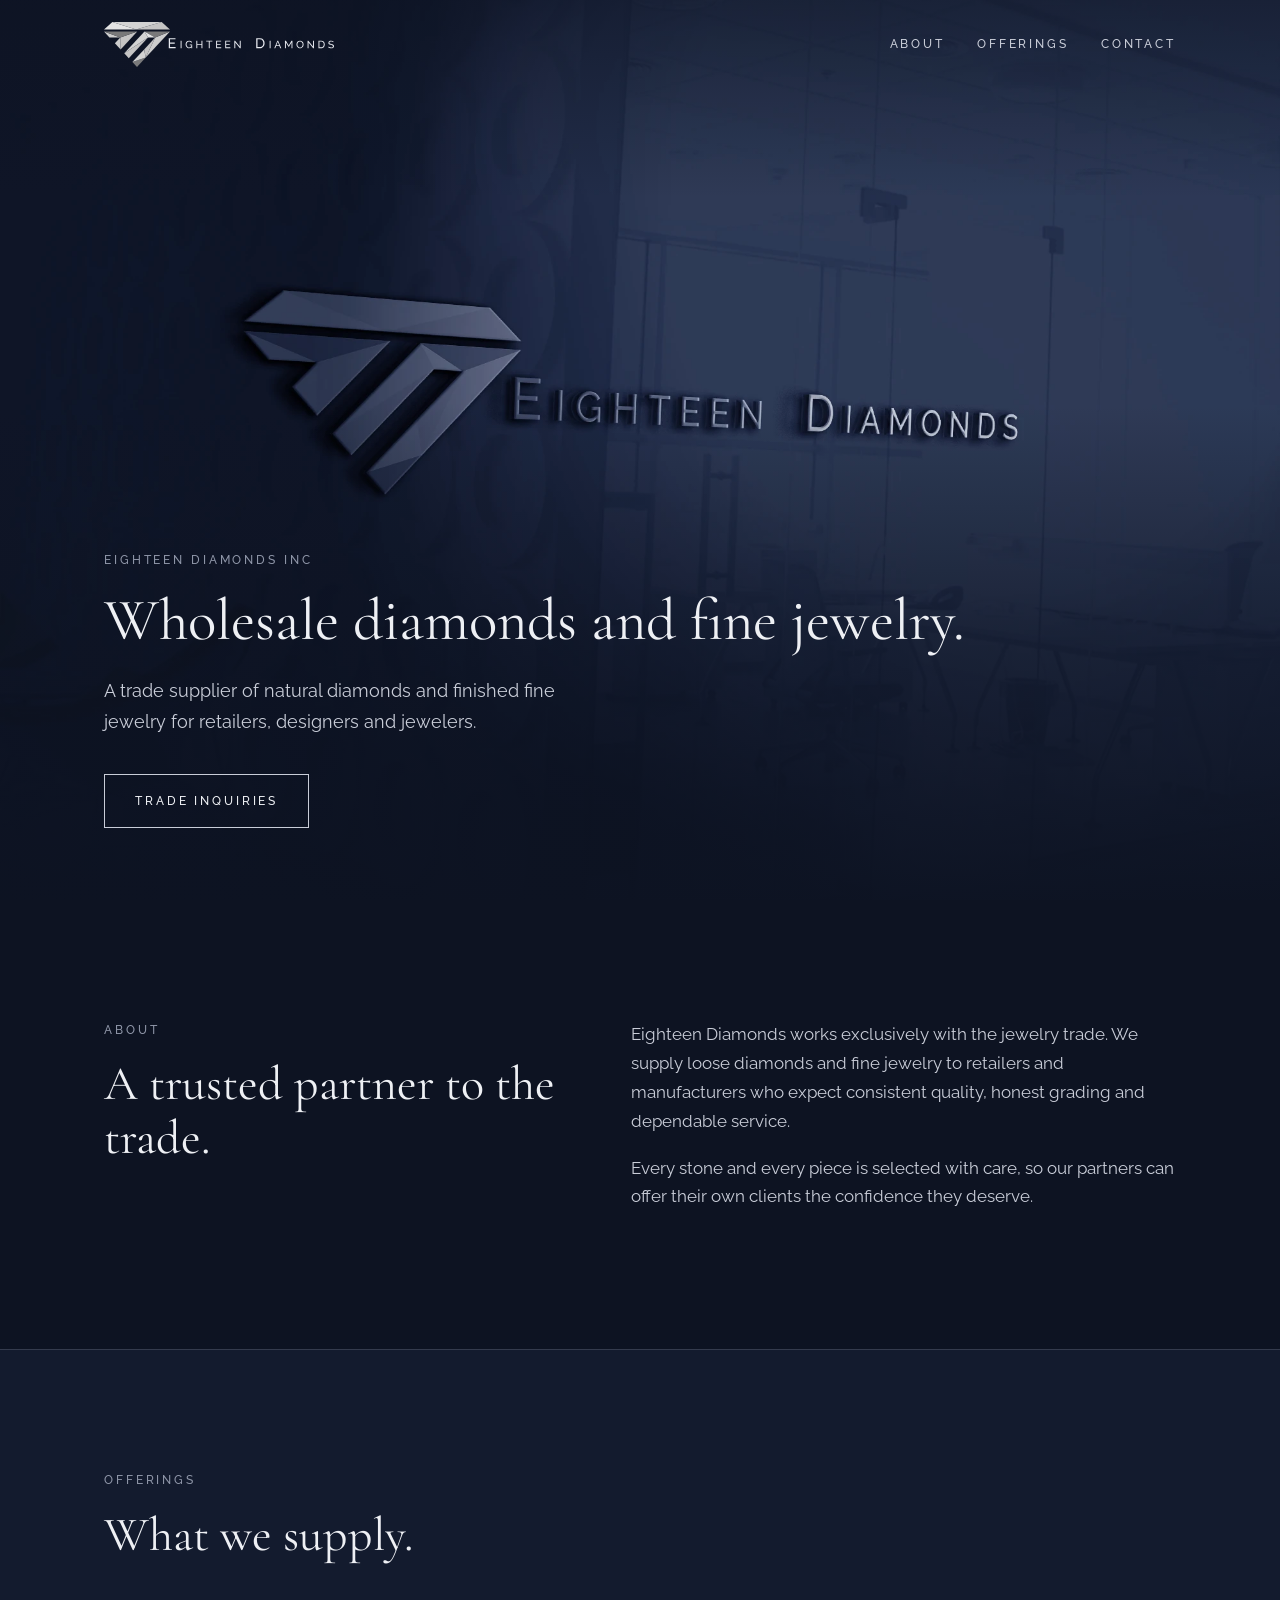
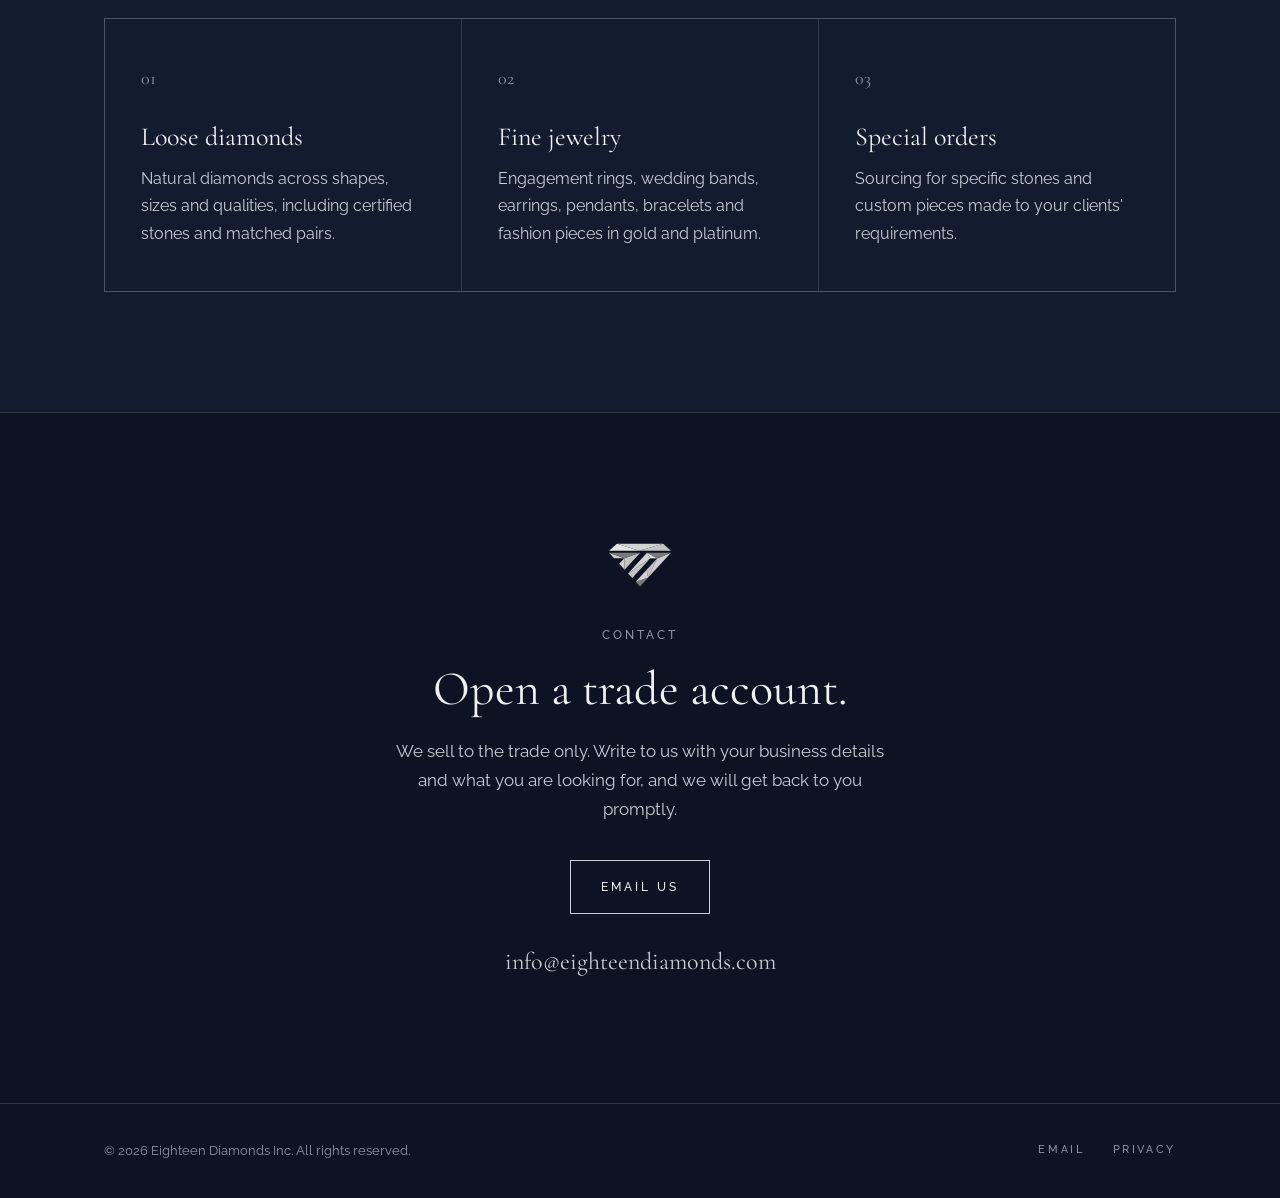
==== index.html @ 766d7722 "Landing page and privacy page" ====
<!doctype html>
<html lang="en">
  <head>
    <meta charset="utf-8" />
    <meta name="viewport" content="width=device-width, initial-scale=1" />
    <title>Eighteen Diamonds Inc - Wholesale Diamonds and Fine Jewelry</title>
    <meta
      name="description"
      content="Eighteen Diamonds Inc is a wholesale supplier of diamonds and fine jewelry to the trade."
    />
    <meta property="og:title" content="Eighteen Diamonds Inc" />
    <meta property="og:description" content="Wholesale diamonds and fine jewelry for the trade." />
    <meta property="og:image" content="https://eighteendiamonds.com/assets/hero.webp" />
    <meta property="og:url" content="https://eighteendiamonds.com/" />
    <meta name="theme-color" content="#0d1322" />
    <link rel="icon" href="/assets/mark.svg" type="image/svg+xml" />
    <link rel="preconnect" href="https://fonts.googleapis.com" />
    <link rel="preconnect" href="https://fonts.gstatic.com" crossorigin />
    <link
      href="https://fonts.googleapis.com/css2?family=Cormorant+Garamond:wght@400;500&family=Raleway:wght@400;500&display=swap"
      rel="stylesheet"
    />
    <link rel="stylesheet" href="/assets/styles.css" />
  </head>
  <body>
    <header class="site-header">
      <div class="wrap">
        <a class="brand" href="/" aria-label="Eighteen Diamonds home">
          <img src="/assets/logo-light.svg" alt="Eighteen Diamonds" width="230" height="45" />
        </a>
        <nav class="nav" aria-label="Main">
          <a href="#about">About</a>
          <a href="#offerings">Offerings</a>
          <a href="#contact">Contact</a>
        </nav>
      </div>
    </header>

    <main>
      <section class="hero">
        <div class="wrap">
          <span class="eyebrow">Eighteen Diamonds Inc</span>
          <h1>Wholesale diamonds and fine jewelry.</h1>
          <p class="lede">
            A trade supplier of natural diamonds and finished fine jewelry for retailers,
            designers and jewelers.
          </p>
          <a class="btn" href="mailto:info@eighteendiamonds.com">Trade inquiries</a>
        </div>
      </section>

      <section class="section" id="about">
        <div class="wrap split">
          <div>
            <span class="eyebrow">About</span>
            <h2>A trusted partner to the trade.</h2>
          </div>
          <div>
            <p>
              Eighteen Diamonds works exclusively with the jewelry trade. We supply loose
              diamonds and fine jewelry to retailers and manufacturers who expect consistent
              quality, honest grading and dependable service.
            </p>
            <p>
              Every stone and every piece is selected with care, so our partners can offer
              their own clients the confidence they deserve.
            </p>
          </div>
        </div>
      </section>

      <section class="section alt" id="offerings">
        <div class="wrap">
          <span class="eyebrow">Offerings</span>
          <h2>What we supply.</h2>
          <div class="grid">
            <article class="card">
              <span class="num">01</span>
              <h3>Loose diamonds</h3>
              <p>
                Natural diamonds across shapes, sizes and qualities, including certified
                stones and matched pairs.
              </p>
            </article>
            <article class="card">
              <span class="num">02</span>
              <h3>Fine jewelry</h3>
              <p>
                Engagement rings, wedding bands, earrings, pendants, bracelets and fashion
                pieces in gold and platinum.
              </p>
            </article>
            <article class="card">
              <span class="num">03</span>
              <h3>Special orders</h3>
              <p>
                Sourcing for specific stones and custom pieces made to your clients'
                requirements.
              </p>
            </article>
          </div>
        </div>
      </section>

      <section class="section contact" id="contact">
        <div class="wrap">
          <img class="mark" src="/assets/mark.svg" alt="" width="64" height="64" />
          <span class="eyebrow">Contact</span>
          <h2>Open a trade account.</h2>
          <p>
            We sell to the trade only. Write to us with your business details and what you are
            looking for, and we will get back to you promptly.
          </p>
          <a class="btn" href="mailto:info@eighteendiamonds.com">Email us</a>
          <a class="email" href="mailto:info@eighteendiamonds.com">info@eighteendiamonds.com</a>
        </div>
      </section>
    </main>

    <footer class="site-footer">
      <div class="wrap">
        <span>&copy; <span id="year">2026</span> Eighteen Diamonds Inc. All rights reserved.</span>
        <nav class="footer-links" aria-label="Footer">
          <a href="mailto:info@eighteendiamonds.com">Email</a>
          <a href="/privacy">Privacy</a>
        </nav>
      </div>
    </footer>
    <script>
      document.getElementById("year").textContent = new Date().getFullYear();
    </script>
  </body>
</html>
---- assets/styles.css ----
:root {
  --navy-950: #0d1322;
  --navy-900: #131b2e;
  --navy-800: #1b2540;
  --navy-700: #26324f;
  --silver-100: #eef0f4;
  --silver-300: #c9cdd8;
  --silver-500: #8f96a8;
  --line: rgba(201, 205, 216, 0.18);
  --serif: "Cormorant Garamond", Georgia, "Times New Roman", serif;
  --sans: "Raleway", "Helvetica Neue", Arial, sans-serif;
  --wrap: 1120px;
}

*,
*::before,
*::after {
  box-sizing: border-box;
}

html {
  scroll-behavior: smooth;
}

body {
  margin: 0;
  background: var(--navy-950);
  color: var(--silver-300);
  font-family: var(--sans);
  font-size: 17px;
  line-height: 1.7;
  -webkit-font-smoothing: antialiased;
}

img {
  max-width: 100%;
  display: block;
}

a {
  color: var(--silver-100);
}

.wrap {
  width: 100%;
  max-width: var(--wrap);
  margin: 0 auto;
  padding: 0 24px;
}

/* Header */
.site-header {
  position: absolute;
  inset: 0 0 auto 0;
  z-index: 10;
}

.site-header.solid {
  position: static;
  background: var(--navy-900);
  border-bottom: 1px solid var(--line);
}

.site-header .wrap {
  display: flex;
  align-items: center;
  justify-content: space-between;
  gap: 24px;
  padding-top: 22px;
  padding-bottom: 22px;
}

.brand img {
  width: 230px;
  height: auto;
}

.nav {
  display: flex;
  gap: 32px;
}

.nav a,
.eyebrow,
.btn,
.footer-links a {
  font-family: var(--sans);
  font-size: 12px;
  font-weight: 500;
  letter-spacing: 0.24em;
  text-transform: uppercase;
  text-decoration: none;
}

.nav a {
  color: var(--silver-300);
  transition: color 0.2s;
}

.nav a:hover {
  color: #fff;
}

/* Hero */
.hero {
  position: relative;
  min-height: 100vh;
  min-height: max(100svh, 60vw);
  display: flex;
  align-items: flex-end;
  background: var(--navy-900) url("hero.webp") 50% 85% / cover no-repeat;
  overflow: hidden;
}

.hero::after {
  content: "";
  position: absolute;
  inset: 0;
  background:
    linear-gradient(180deg, rgba(13, 19, 34, 0.55) 0%, rgba(13, 19, 34, 0) 22%),
    linear-gradient(0deg, rgba(13, 19, 34, 0.96) 0%, rgba(13, 19, 34, 0.55) 30%, rgba(13, 19, 34, 0) 55%);
}

.hero .wrap {
  position: relative;
  z-index: 1;
  padding-bottom: 8vh;
}

.hero h1 {
  font-size: clamp(34px, 4.6vw, 60px);
  max-width: none;
}

.eyebrow {
  display: block;
  color: var(--silver-500);
  margin-bottom: 18px;
}

h1,
h2,
h3 {
  font-family: var(--serif);
  font-weight: 400;
  color: var(--silver-100);
  line-height: 1.12;
  margin: 0;
}

h1 {
  font-size: clamp(40px, 6vw, 72px);
  max-width: 14ch;
}

h2 {
  font-size: clamp(32px, 4vw, 48px);
}

h3 {
  font-size: 26px;
}

.lede {
  max-width: 46ch;
  margin: 22px 0 36px;
  font-size: 18px;
}

.btn {
  display: inline-block;
  padding: 16px 30px;
  border: 1px solid var(--silver-300);
  color: var(--silver-100);
  transition: background 0.2s, color 0.2s;
}

.btn:hover {
  background: var(--silver-100);
  color: var(--navy-950);
}

/* Sections */
.section {
  padding: 120px 0;
}

.section.alt {
  background: var(--navy-900);
  border-top: 1px solid var(--line);
  border-bottom: 1px solid var(--line);
}

.split {
  display: grid;
  grid-template-columns: 1fr 1.2fr;
  gap: 72px;
  align-items: start;
}

.split p {
  margin: 0 0 18px;
}

.grid {
  display: grid;
  grid-template-columns: repeat(3, 1fr);
  gap: 1px;
  margin-top: 56px;
  background: var(--line);
  border: 1px solid var(--line);
}

.card {
  background: var(--navy-900);
  padding: 44px 36px;
}

.card .num {
  display: block;
  font-family: var(--serif);
  font-size: 18px;
  color: var(--silver-500);
  margin-bottom: 28px;
}

.card p {
  margin: 14px 0 0;
  font-size: 16px;
}

.contact {
  text-align: center;
}

.contact .mark {
  width: 64px;
  margin: 0 auto 28px;
}

.contact p {
  max-width: 52ch;
  margin: 20px auto 36px;
}

.contact .email {
  display: block;
  margin-top: 28px;
  font-family: var(--serif);
  font-size: 24px;
  text-decoration: none;
  color: var(--silver-300);
}

.contact .email:hover {
  color: #fff;
}

/* Footer */
.site-footer {
  border-top: 1px solid var(--line);
  padding: 36px 0;
  font-size: 13px;
  color: var(--silver-500);
}

.site-footer .wrap {
  display: flex;
  flex-wrap: wrap;
  justify-content: space-between;
  align-items: center;
  gap: 16px;
}

.footer-links {
  display: flex;
  gap: 28px;
}

.footer-links a {
  color: var(--silver-500);
  font-size: 11px;
}

.footer-links a:hover {
  color: var(--silver-100);
}

/* Legal page */
.legal {
  padding: 96px 0 120px;
}

.legal .wrap {
  max-width: 760px;
}

.legal h1 {
  font-size: clamp(36px, 5vw, 56px);
  max-width: none;
  margin-bottom: 40px;
}

.legal p {
  margin: 0 0 20px;
}

/* Responsive */
@media (max-aspect-ratio: 5/4) {
  /* Portrait screens: show the full wall sign at the top, copy below it */
  .hero {
    background-size: 160% auto;
    background-position: 50% 40px;
  }

  .hero::after {
    background: linear-gradient(
      180deg,
      rgba(13, 19, 34, 0.5) 0,
      rgba(13, 19, 34, 0) 90px,
      rgba(13, 19, 34, 0) calc(40px + 60vw),
      var(--navy-950) calc(40px + 100vw)
    );
  }

  .hero .wrap {
    padding-bottom: 56px;
  }
}

@media (max-width: 860px) {
  .split,
  .grid {
    grid-template-columns: 1fr;
  }

  .split {
    gap: 28px;
  }

  .section {
    padding: 84px 0;
  }
}

@media (max-width: 640px) {
  body {
    font-size: 16px;
  }

  .wrap {
    padding: 0 16px;
  }

  .nav {
    display: none;
  }

  .brand img {
    width: 190px;
  }

  .card {
    padding: 36px 24px;
  }
}
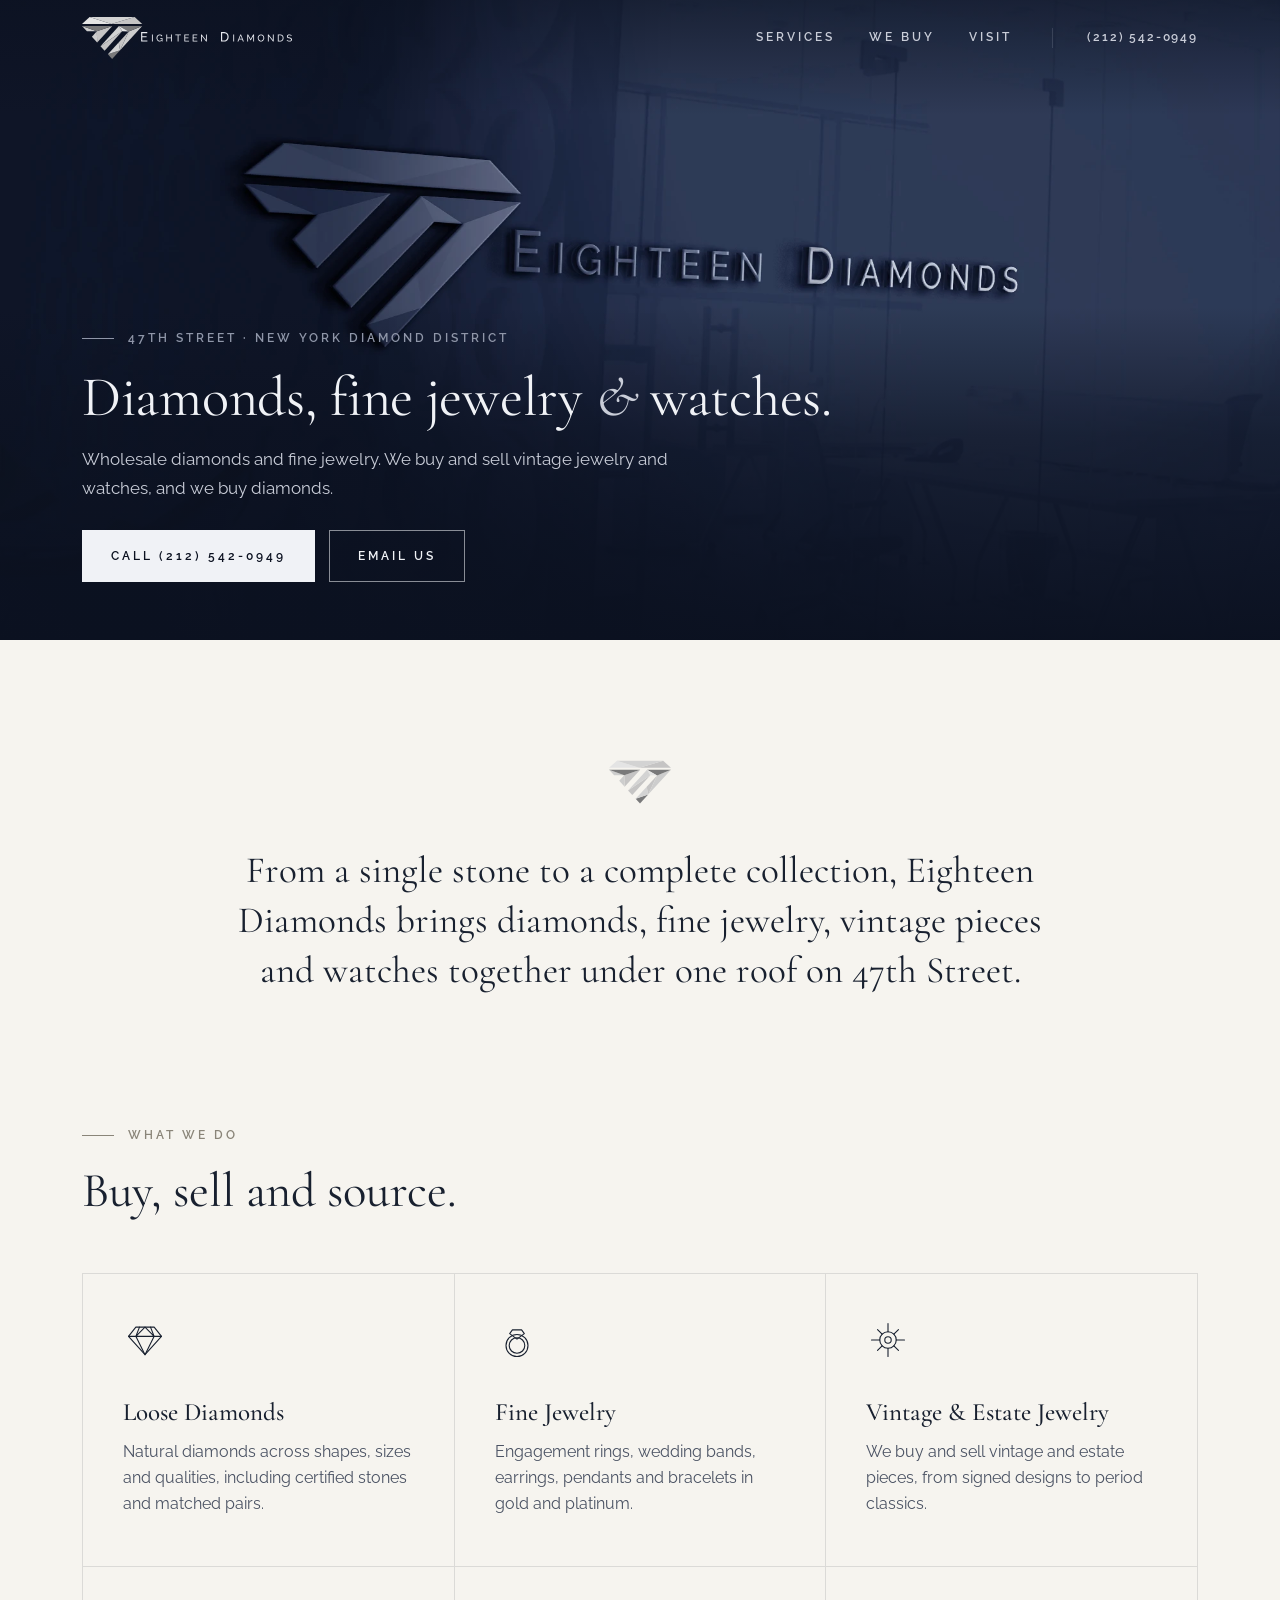
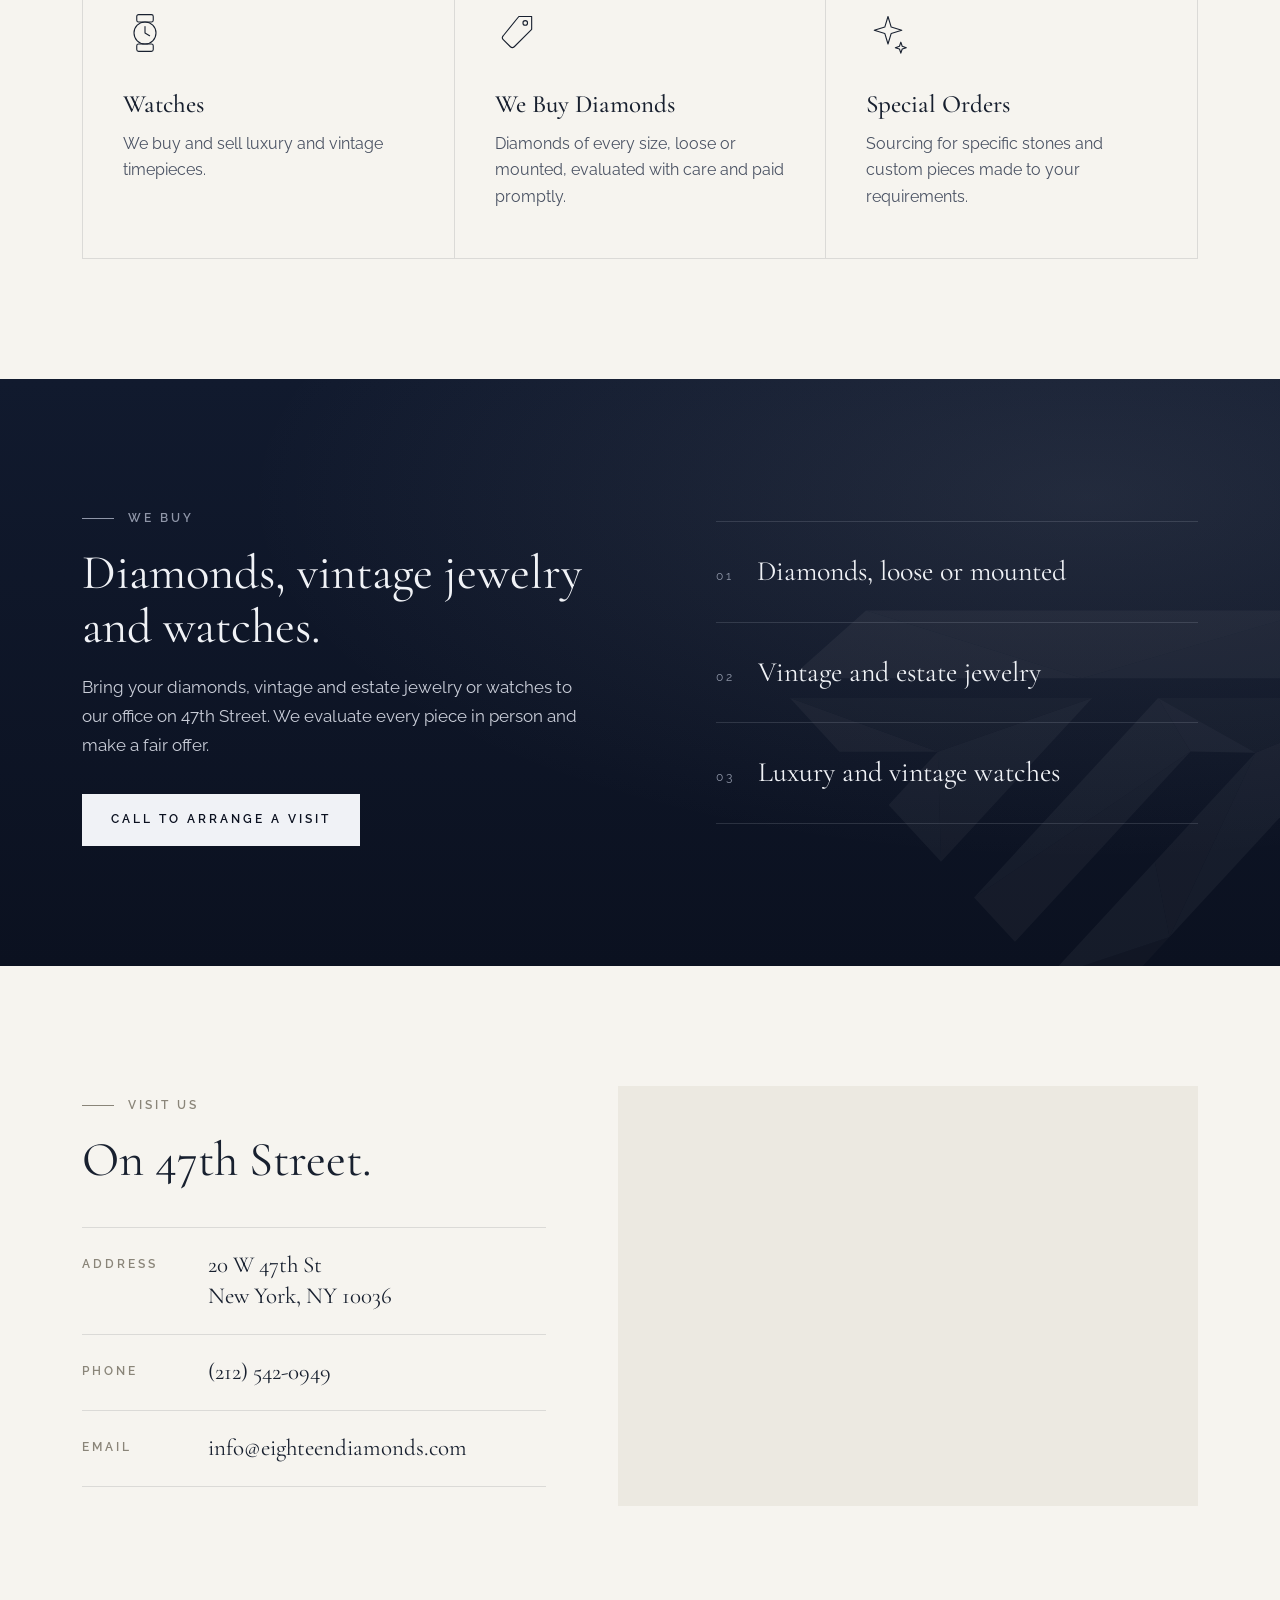
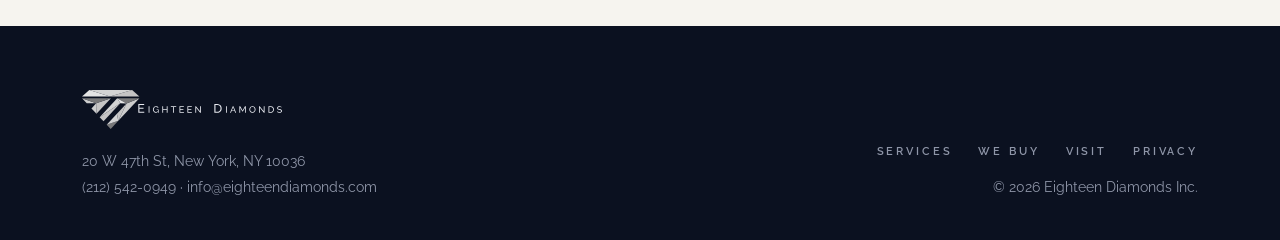
==== commit 8be455e5: "Redesign landing page: new services, address, phone and map" ====
--- a/index.html
+++ b/index.html
@@ -3,131 +3,246 @@
   <head>
     <meta charset="utf-8" />
     <meta name="viewport" content="width=device-width, initial-scale=1" />
-    <title>Eighteen Diamonds Inc - Wholesale Diamonds and Fine Jewelry</title>
+    <title>Eighteen Diamonds Inc - Diamonds, Fine Jewelry and Watches - 47th Street, New York</title>
     <meta
       name="description"
-      content="Eighteen Diamonds Inc is a wholesale supplier of diamonds and fine jewelry to the trade."
+      content="Eighteen Diamonds Inc, 20 W 47th St, New York. Wholesale diamonds and fine jewelry. We buy and sell vintage jewelry and watches, and we buy diamonds. Call (212) 542-0949."
     />
     <meta property="og:title" content="Eighteen Diamonds Inc" />
-    <meta property="og:description" content="Wholesale diamonds and fine jewelry for the trade." />
-    <meta property="og:image" content="https://eighteendiamonds.com/assets/hero.webp" />
-    <meta property="og:url" content="https://eighteendiamonds.com/" />
-    <meta name="theme-color" content="#0d1322" />
+    <meta
+      property="og:description"
+      content="Diamonds, fine jewelry, vintage jewelry and watches on 47th Street, New York."
+    />
+    <meta property="og:image" content="https://www.eighteendiamonds.com/assets/hero.webp" />
+    <meta property="og:url" content="https://www.eighteendiamonds.com/" />
+    <meta name="theme-color" content="#0b1120" />
     <link rel="icon" href="/assets/mark.svg" type="image/svg+xml" />
     <link rel="preconnect" href="https://fonts.googleapis.com" />
     <link rel="preconnect" href="https://fonts.gstatic.com" crossorigin />
     <link
-      href="https://fonts.googleapis.com/css2?family=Cormorant+Garamond:wght@400;500&family=Raleway:wght@400;500&display=swap"
+      href="https://fonts.googleapis.com/css2?family=Cormorant+Garamond:ital,wght@0,400;0,500;1,400&family=Raleway:wght@400;500;600&display=swap"
       rel="stylesheet"
     />
     <link rel="stylesheet" href="/assets/styles.css" />
+    <script>
+      document.documentElement.classList.add("js");
+    </script>
+    <script type="application/ld+json">
+      {
+        "@context": "https://schema.org",
+        "@type": "JewelryStore",
+        "name": "Eighteen Diamonds Inc",
+        "url": "https://www.eighteendiamonds.com/",
+        "logo": "https://www.eighteendiamonds.com/assets/logo.svg",
+        "image": "https://www.eighteendiamonds.com/assets/hero.webp",
+        "email": "info@eighteendiamonds.com",
+        "telephone": "+1-212-542-0949",
+        "address": {
+          "@type": "PostalAddress",
+          "streetAddress": "20 W 47th St",
+          "addressLocality": "New York",
+          "addressRegion": "NY",
+          "postalCode": "10036",
+          "addressCountry": "US"
+        }
+      }
+    </script>
   </head>
   <body>
-    <header class="site-header">
+    <header class="site-header" id="top">
       <div class="wrap">
         <a class="brand" href="/" aria-label="Eighteen Diamonds home">
           <img src="/assets/logo-light.svg" alt="Eighteen Diamonds" width="230" height="45" />
         </a>
         <nav class="nav" aria-label="Main">
-          <a href="#about">About</a>
-          <a href="#offerings">Offerings</a>
-          <a href="#contact">Contact</a>
+          <a href="#services">Services</a>
+          <a href="#we-buy">We Buy</a>
+          <a href="#visit">Visit</a>
         </nav>
+        <a class="header-phone" href="tel:+12125420949">(212) 542-0949</a>
       </div>
     </header>
 
     <main>
       <section class="hero">
         <div class="wrap">
-          <span class="eyebrow">Eighteen Diamonds Inc</span>
-          <h1>Wholesale diamonds and fine jewelry.</h1>
+          <span class="eyebrow">47th Street &middot; New York Diamond District</span>
+          <h1>Diamonds, fine jewelry <em>&amp;</em> watches.</h1>
           <p class="lede">
-            A trade supplier of natural diamonds and finished fine jewelry for retailers,
-            designers and jewelers.
+            Wholesale diamonds and fine jewelry. We buy and sell vintage jewelry and watches, and
+            we buy diamonds.
           </p>
-          <a class="btn" href="mailto:info@eighteendiamonds.com">Trade inquiries</a>
-        </div>
-      </section>
-
-      <section class="section" id="about">
-        <div class="wrap split">
-          <div>
-            <span class="eyebrow">About</span>
-            <h2>A trusted partner to the trade.</h2>
-          </div>
-          <div>
+          <div class="actions">
+            <a class="btn btn-solid" href="tel:+12125420949">Call (212) 542-0949</a>
+            <a class="btn" href="mailto:info@eighteendiamonds.com">Email us</a>
+          </div>
+        </div>
+      </section>
+
+      <section class="intro light">
+        <div class="wrap narrow">
+          <img class="intro-mark" src="/assets/mark.svg" alt="" width="72" height="50" />
+          <p class="statement reveal">
+            From a single stone to a complete collection, Eighteen Diamonds brings diamonds,
+            fine jewelry, vintage pieces and watches together under one roof on 47th Street.
+          </p>
+        </div>
+      </section>
+
+      <section class="section light services" id="services">
+        <div class="wrap">
+          <div class="section-head reveal">
+            <span class="eyebrow">What we do</span>
+            <h2>Buy, sell and source.</h2>
+          </div>
+          <div class="grid">
+            <article class="card reveal">
+              <svg class="icon" viewBox="0 0 48 48" aria-hidden="true">
+                <path d="M14 10h20l8 10-18 20L6 20z" />
+                <path d="M6 20h36M18 10l-4 10 10 20 10-20-4-10M14 20l10-10 10 10" />
+              </svg>
+              <h3>Loose Diamonds</h3>
+              <p>
+                Natural diamonds across shapes, sizes and qualities, including certified stones
+                and matched pairs.
+              </p>
+            </article>
+            <article class="card reveal">
+              <svg class="icon" viewBox="0 0 48 48" aria-hidden="true">
+                <circle cx="24" cy="30" r="12" />
+                <circle cx="24" cy="30" r="8.5" />
+                <path d="M19 13h10l3 4-8 6-8-6z" />
+              </svg>
+              <h3>Fine Jewelry</h3>
+              <p>
+                Engagement rings, wedding bands, earrings, pendants and bracelets in gold and
+                platinum.
+              </p>
+            </article>
+            <article class="card reveal">
+              <svg class="icon" viewBox="0 0 48 48" aria-hidden="true">
+                <circle cx="24" cy="24" r="9" />
+                <path d="M24 15V6M24 33v9M15 24H6M33 24h9M17.6 17.6l-5-5M30.4 30.4l5 5M17.6 30.4l-5 5M30.4 17.6l5-5" />
+                <circle cx="24" cy="24" r="3.5" />
+              </svg>
+              <h3>Vintage &amp; Estate Jewelry</h3>
+              <p>
+                We buy and sell vintage and estate pieces, from signed designs to period
+                classics.
+              </p>
+            </article>
+            <article class="card reveal">
+              <svg class="icon" viewBox="0 0 48 48" aria-hidden="true">
+                <rect x="15" y="4" width="18" height="8" rx="2" />
+                <rect x="15" y="36" width="18" height="8" rx="2" />
+                <circle cx="24" cy="24" r="12" />
+                <path d="M24 17v7l5 3" />
+              </svg>
+              <h3>Watches</h3>
+              <p>We buy and sell luxury and vintage timepieces.</p>
+            </article>
+            <article class="card reveal">
+              <svg class="icon" viewBox="0 0 48 48" aria-hidden="true">
+                <path d="M26 6h14v14L21 39a3 3 0 0 1-4.2 0L9 31.2a3 3 0 0 1 0-4.2z" />
+                <circle cx="33" cy="13" r="2.5" />
+              </svg>
+              <h3>We Buy Diamonds</h3>
+              <p>Diamonds of every size, loose or mounted, evaluated with care and paid promptly.</p>
+            </article>
+            <article class="card reveal">
+              <svg class="icon" viewBox="0 0 48 48" aria-hidden="true">
+                <path d="M24 6l3.5 11.5L39 21l-11.5 3.5L24 36l-3.5-11.5L9 21l11.5-3.5z" />
+                <path d="M38 34l1.5 4.5L44 40l-4.5 1.5L38 46l-1.5-4.5L32 40l4.5-1.5z" />
+              </svg>
+              <h3>Special Orders</h3>
+              <p>Sourcing for specific stones and custom pieces made to your requirements.</p>
+            </article>
+          </div>
+        </div>
+      </section>
+
+      <section class="section buy" id="we-buy">
+        <div class="wrap buy-inner">
+          <div class="reveal">
+            <span class="eyebrow">We buy</span>
+            <h2>Diamonds, vintage jewelry and watches.</h2>
             <p>
-              Eighteen Diamonds works exclusively with the jewelry trade. We supply loose
-              diamonds and fine jewelry to retailers and manufacturers who expect consistent
-              quality, honest grading and dependable service.
+              Bring your diamonds, vintage and estate jewelry or watches to our office on 47th
+              Street. We evaluate every piece in person and make a fair offer.
             </p>
-            <p>
-              Every stone and every piece is selected with care, so our partners can offer
-              their own clients the confidence they deserve.
-            </p>
-          </div>
-        </div>
-      </section>
-
-      <section class="section alt" id="offerings">
-        <div class="wrap">
-          <span class="eyebrow">Offerings</span>
-          <h2>What we supply.</h2>
-          <div class="grid">
-            <article class="card">
-              <span class="num">01</span>
-              <h3>Loose diamonds</h3>
-              <p>
-                Natural diamonds across shapes, sizes and qualities, including certified
-                stones and matched pairs.
-              </p>
-            </article>
-            <article class="card">
-              <span class="num">02</span>
-              <h3>Fine jewelry</h3>
-              <p>
-                Engagement rings, wedding bands, earrings, pendants, bracelets and fashion
-                pieces in gold and platinum.
-              </p>
-            </article>
-            <article class="card">
-              <span class="num">03</span>
-              <h3>Special orders</h3>
-              <p>
-                Sourcing for specific stones and custom pieces made to your clients'
-                requirements.
-              </p>
-            </article>
-          </div>
-        </div>
-      </section>
-
-      <section class="section contact" id="contact">
-        <div class="wrap">
-          <img class="mark" src="/assets/mark.svg" alt="" width="64" height="64" />
-          <span class="eyebrow">Contact</span>
-          <h2>Open a trade account.</h2>
-          <p>
-            We sell to the trade only. Write to us with your business details and what you are
-            looking for, and we will get back to you promptly.
+            <div class="actions">
+              <a class="btn btn-solid" href="tel:+12125420949">Call to arrange a visit</a>
+            </div>
+          </div>
+          <ul class="buy-list reveal">
+            <li><span>01</span>Diamonds, loose or mounted</li>
+            <li><span>02</span>Vintage and estate jewelry</li>
+            <li><span>03</span>Luxury and vintage watches</li>
+          </ul>
+        </div>
+      </section>
+
+      <section class="section light visit" id="visit">
+        <div class="wrap visit-inner">
+          <div class="visit-info reveal">
+            <span class="eyebrow">Visit us</span>
+            <h2>On 47th Street.</h2>
+            <dl class="details">
+              <div>
+                <dt>Address</dt>
+                <dd>
+                  <a
+                    href="https://www.google.com/maps/search/?api=1&query=20+W+47th+St+New+York+NY+10036"
+                    target="_blank"
+                    rel="noopener"
+                    >20 W 47th St<br />New York, NY 10036</a
+                  >
+                </dd>
+              </div>
+              <div>
+                <dt>Phone</dt>
+                <dd><a href="tel:+12125420949">(212) 542-0949</a></dd>
+              </div>
+              <div>
+                <dt>Email</dt>
+                <dd><a href="mailto:info@eighteendiamonds.com">info@eighteendiamonds.com</a></dd>
+              </div>
+            </dl>
+          </div>
+          <div class="map reveal">
+            <iframe
+              title="Map of 20 W 47th St, New York"
+              src="https://www.google.com/maps?q=20+W+47th+St,+New+York,+NY+10036&z=16&output=embed"
+              loading="lazy"
+              referrerpolicy="no-referrer-when-downgrade"
+            ></iframe>
+          </div>
+        </div>
+      </section>
+    </main>
+
+    <footer class="site-footer">
+      <div class="wrap footer-inner">
+        <div>
+          <img src="/assets/logo-light.svg" alt="Eighteen Diamonds" width="200" height="39" />
+          <p class="footer-address">
+            20 W 47th St, New York, NY 10036<br />
+            <a href="tel:+12125420949">(212) 542-0949</a> &middot;
+            <a href="mailto:info@eighteendiamonds.com">info@eighteendiamonds.com</a>
           </p>
-          <a class="btn" href="mailto:info@eighteendiamonds.com">Email us</a>
-          <a class="email" href="mailto:info@eighteendiamonds.com">info@eighteendiamonds.com</a>
-        </div>
-      </section>
-    </main>
-
-    <footer class="site-footer">
-      <div class="wrap">
-        <span>&copy; <span id="year">2026</span> Eighteen Diamonds Inc. All rights reserved.</span>
-        <nav class="footer-links" aria-label="Footer">
-          <a href="mailto:info@eighteendiamonds.com">Email</a>
-          <a href="/privacy">Privacy</a>
-        </nav>
+        </div>
+        <div class="footer-meta">
+          <nav class="footer-links" aria-label="Footer">
+            <a href="#services">Services</a>
+            <a href="#we-buy">We Buy</a>
+            <a href="#visit">Visit</a>
+            <a href="/privacy">Privacy</a>
+          </nav>
+          <span>&copy; <span id="year">2026</span> Eighteen Diamonds Inc.</span>
+        </div>
       </div>
     </footer>
-    <script>
-      document.getElementById("year").textContent = new Date().getFullYear();
-    </script>
+
+    <script src="/assets/site.js" defer></script>
   </body>
 </html>
--- a/assets/styles.css
+++ b/assets/styles.css
@@ -1,15 +1,20 @@
 :root {
-  --navy-950: #0d1322;
-  --navy-900: #131b2e;
-  --navy-800: #1b2540;
-  --navy-700: #26324f;
-  --silver-100: #eef0f4;
+  --navy-950: #0b1120;
+  --navy-900: #111a2e;
+  --navy-800: #19243d;
+  --ivory: #f6f4ef;
+  --ivory-2: #ece9e1;
+  --ink: #18202f;
+  --ink-soft: #4a5263;
+  --silver-100: #f0f2f6;
   --silver-300: #c9cdd8;
   --silver-500: #8f96a8;
-  --line: rgba(201, 205, 216, 0.18);
+  --line-dark: rgba(201, 205, 216, 0.16);
+  --line-light: rgba(24, 32, 47, 0.12);
   --serif: "Cormorant Garamond", Georgia, "Times New Roman", serif;
   --sans: "Raleway", "Helvetica Neue", Arial, sans-serif;
-  --wrap: 1120px;
+  --wrap: 1180px;
+  --ease: cubic-bezier(0.22, 0.61, 0.36, 1);
 }
 
 *,
@@ -20,6 +25,7 @@
 
 html {
   scroll-behavior: smooth;
+  scroll-padding-top: 76px;
 }
 
 body {
@@ -38,77 +44,181 @@
 }
 
 a {
-  color: var(--silver-100);
+  color: inherit;
 }
 
 .wrap {
   width: 100%;
   max-width: var(--wrap);
   margin: 0 auto;
-  padding: 0 24px;
+  padding: 0 32px;
+}
+
+.wrap.narrow {
+  max-width: 900px;
+}
+
+/* Type */
+h1,
+h2,
+h3 {
+  font-family: var(--serif);
+  font-weight: 400;
+  line-height: 1.1;
+  margin: 0;
+  color: var(--silver-100);
+}
+
+h1 {
+  font-size: clamp(36px, 4.4vw, 62px);
+  letter-spacing: -0.005em;
+}
+
+h1 em,
+h2 em {
+  font-style: italic;
+  color: var(--silver-300);
+}
+
+h2 {
+  font-size: clamp(34px, 3.8vw, 52px);
+}
+
+h3 {
+  font-size: 25px;
+  font-weight: 500;
+}
+
+.eyebrow,
+.nav a,
+.header-phone,
+.btn,
+.details dt,
+.footer-links a {
+  font-family: var(--sans);
+  font-size: 11.5px;
+  font-weight: 600;
+  letter-spacing: 0.26em;
+  text-transform: uppercase;
+  text-decoration: none;
+}
+
+.eyebrow {
+  display: inline-flex;
+  align-items: center;
+  gap: 14px;
+  color: var(--silver-500);
+  margin-bottom: 18px;
+}
+
+.eyebrow::before {
+  content: "";
+  width: 32px;
+  height: 1px;
+  background: currentColor;
+}
+
+/* Buttons */
+.actions {
+  display: flex;
+  flex-wrap: wrap;
+  gap: 14px;
+}
+
+.btn {
+  display: inline-flex;
+  align-items: center;
+  justify-content: center;
+  min-height: 52px;
+  padding: 0 28px;
+  border: 1px solid rgba(240, 242, 246, 0.55);
+  color: var(--silver-100);
+  transition: background 0.25s var(--ease), color 0.25s var(--ease), border-color 0.25s;
+}
+
+.btn:hover {
+  background: var(--silver-100);
+  border-color: var(--silver-100);
+  color: var(--navy-950);
+}
+
+.btn-solid {
+  background: var(--silver-100);
+  border-color: var(--silver-100);
+  color: var(--navy-950);
+}
+
+.btn-solid:hover {
+  background: transparent;
+  color: var(--silver-100);
 }
 
 /* Header */
 .site-header {
-  position: absolute;
+  position: fixed;
   inset: 0 0 auto 0;
-  z-index: 10;
-}
-
+  z-index: 20;
+  transition: background 0.3s var(--ease), box-shadow 0.3s;
+}
+
+.site-header.scrolled,
 .site-header.solid {
-  position: static;
-  background: var(--navy-900);
-  border-bottom: 1px solid var(--line);
+  background: rgba(11, 17, 32, 0.94);
+  backdrop-filter: blur(10px);
+  -webkit-backdrop-filter: blur(10px);
+  box-shadow: 0 1px 0 var(--line-dark);
+}
+
+.site-header.solid {
+  position: sticky;
+  top: 0;
 }
 
 .site-header .wrap {
   display: flex;
   align-items: center;
-  justify-content: space-between;
-  gap: 24px;
-  padding-top: 22px;
-  padding-bottom: 22px;
+  gap: 40px;
+  height: 76px;
+}
+
+.brand {
+  margin-right: auto;
 }
 
 .brand img {
-  width: 230px;
+  width: 210px;
   height: auto;
 }
 
 .nav {
   display: flex;
-  gap: 32px;
+  gap: 34px;
 }
 
 .nav a,
-.eyebrow,
-.btn,
-.footer-links a {
-  font-family: var(--sans);
-  font-size: 12px;
-  font-weight: 500;
-  letter-spacing: 0.24em;
-  text-transform: uppercase;
-  text-decoration: none;
-}
-
-.nav a {
+.header-phone {
   color: var(--silver-300);
   transition: color 0.2s;
 }
 
-.nav a:hover {
+.nav a:hover,
+.header-phone:hover {
   color: #fff;
 }
 
-/* Hero */
+.header-phone {
+  padding-left: 34px;
+  border-left: 1px solid var(--line-dark);
+  letter-spacing: 0.16em;
+}
+
+/* Hero: landscape screens show the wall sign in the upper part, copy below it */
 .hero {
   position: relative;
-  min-height: 100vh;
-  min-height: max(100svh, 60vw);
   display: flex;
   align-items: flex-end;
-  background: var(--navy-900) url("hero.webp") 50% 85% / cover no-repeat;
+  height: clamp(560px, 50vw, 820px);
+  background: var(--navy-900) url("hero.webp") 50% 62% / cover no-repeat;
   overflow: hidden;
 }
 
@@ -117,164 +227,293 @@
   position: absolute;
   inset: 0;
   background:
-    linear-gradient(180deg, rgba(13, 19, 34, 0.55) 0%, rgba(13, 19, 34, 0) 22%),
-    linear-gradient(0deg, rgba(13, 19, 34, 0.96) 0%, rgba(13, 19, 34, 0.55) 30%, rgba(13, 19, 34, 0) 55%);
+    linear-gradient(180deg, rgba(11, 17, 32, 0.6) 0%, rgba(11, 17, 32, 0) 18%),
+    linear-gradient(0deg, rgba(11, 17, 32, 0.97) 0%, rgba(11, 17, 32, 0.6) 32%, rgba(11, 17, 32, 0) 52%);
 }
 
 .hero .wrap {
   position: relative;
   z-index: 1;
-  padding-bottom: 8vh;
-}
-
-.hero h1 {
-  font-size: clamp(34px, 4.6vw, 60px);
-  max-width: none;
-}
-
-.eyebrow {
-  display: block;
-  color: var(--silver-500);
-  margin-bottom: 18px;
-}
-
-h1,
-h2,
-h3 {
-  font-family: var(--serif);
-  font-weight: 400;
-  color: var(--silver-100);
-  line-height: 1.12;
-  margin: 0;
-}
-
-h1 {
-  font-size: clamp(40px, 6vw, 72px);
-  max-width: 14ch;
-}
-
-h2 {
-  font-size: clamp(32px, 4vw, 48px);
-}
-
-h3 {
-  font-size: 26px;
-}
-
-.lede {
-  max-width: 46ch;
-  margin: 22px 0 36px;
-  font-size: 18px;
-}
-
-.btn {
-  display: inline-block;
-  padding: 16px 30px;
-  border: 1px solid var(--silver-300);
-  color: var(--silver-100);
-  transition: background 0.2s, color 0.2s;
-}
-
-.btn:hover {
-  background: var(--silver-100);
-  color: var(--navy-950);
-}
-
-/* Sections */
+  padding-bottom: clamp(32px, 4.5vw, 64px);
+}
+
+.hero .lede {
+  max-width: 62ch;
+  margin: 16px 0 28px;
+  font-size: 17px;
+  color: var(--silver-300);
+}
+
+/* Light sections */
+.light {
+  background: var(--ivory);
+  color: var(--ink-soft);
+}
+
+.light h2,
+.light h3 {
+  color: var(--ink);
+}
+
+.light h2 em {
+  color: var(--ink-soft);
+}
+
+.light .eyebrow {
+  color: #8a8579;
+}
+
 .section {
   padding: 120px 0;
 }
 
-.section.alt {
-  background: var(--navy-900);
-  border-top: 1px solid var(--line);
-  border-bottom: 1px solid var(--line);
-}
-
-.split {
-  display: grid;
-  grid-template-columns: 1fr 1.2fr;
-  gap: 72px;
-  align-items: start;
-}
-
-.split p {
-  margin: 0 0 18px;
+.section-head {
+  max-width: 640px;
+  margin-bottom: 56px;
+}
+
+/* Intro statement */
+.intro {
+  padding: 110px 0 40px;
+  text-align: center;
+}
+
+.intro-mark {
+  width: 64px;
+  height: auto;
+  margin: 0 auto 32px;
+}
+
+.statement {
+  margin: 0;
+  font-family: var(--serif);
+  font-size: clamp(26px, 2.9vw, 38px);
+  line-height: 1.35;
+  color: var(--ink);
+}
+
+/* Services */
+.services {
+  padding-top: 80px;
 }
 
 .grid {
   display: grid;
   grid-template-columns: repeat(3, 1fr);
-  gap: 1px;
-  margin-top: 56px;
-  background: var(--line);
-  border: 1px solid var(--line);
+  border-top: 1px solid var(--line-light);
+  border-left: 1px solid var(--line-light);
 }
 
 .card {
-  background: var(--navy-900);
-  padding: 44px 36px;
-}
-
-.card .num {
+  position: relative;
+  padding: 44px 40px 48px;
+  border-right: 1px solid var(--line-light);
+  border-bottom: 1px solid var(--line-light);
+  background: var(--ivory);
+  transition: background 0.35s var(--ease);
+}
+
+.card:hover {
+  background: #fff;
+}
+
+.card::before {
+  content: "";
+  position: absolute;
+  left: 0;
+  top: 0;
+  height: 2px;
+  width: 0;
+  background: var(--ink);
+  transition: width 0.45s var(--ease);
+}
+
+.card:hover::before {
+  width: 100%;
+}
+
+.icon {
+  width: 44px;
+  height: 44px;
+  margin-bottom: 28px;
+  fill: none;
+  stroke: var(--ink);
+  stroke-width: 1.2;
+  stroke-linejoin: round;
+  stroke-linecap: round;
+}
+
+.card p {
+  margin: 12px 0 0;
+  font-size: 15.5px;
+}
+
+/* We buy band */
+.buy {
+  position: relative;
+  background:
+    radial-gradient(ellipse at 85% 20%, rgba(201, 205, 216, 0.1), transparent 55%),
+    linear-gradient(180deg, var(--navy-900), var(--navy-950));
+  overflow: hidden;
+}
+
+.buy::after {
+  content: "";
+  position: absolute;
+  right: -120px;
+  bottom: -160px;
+  width: 620px;
+  height: 620px;
+  background: url("mark.svg") center / contain no-repeat;
+  opacity: 0.05;
+  pointer-events: none;
+}
+
+.buy-inner {
+  position: relative;
+  z-index: 1;
+  display: grid;
+  grid-template-columns: 1.15fr 1fr;
+  gap: 80px;
+  align-items: center;
+}
+
+.buy p {
+  max-width: 50ch;
+  margin: 20px 0 34px;
+}
+
+.buy-list {
+  list-style: none;
+  margin: 0;
+  padding: 0;
+  border-top: 1px solid var(--line-dark);
+}
+
+.buy-list li {
+  display: flex;
+  align-items: baseline;
+  gap: 24px;
+  padding: 26px 0;
+  border-bottom: 1px solid var(--line-dark);
+  font-family: var(--serif);
+  font-size: clamp(22px, 2.2vw, 28px);
+  color: var(--silver-100);
+}
+
+.buy-list span {
+  font-family: var(--sans);
+  font-size: 12px;
+  letter-spacing: 0.2em;
+  color: var(--silver-500);
+}
+
+/* Visit */
+.visit-inner {
+  display: grid;
+  grid-template-columns: 1fr 1.25fr;
+  gap: 72px;
+  align-items: stretch;
+}
+
+.details {
+  margin: 40px 0 0;
+}
+
+.details div {
+  display: grid;
+  grid-template-columns: 110px 1fr;
+  gap: 16px;
+  padding: 22px 0;
+  border-top: 1px solid var(--line-light);
+}
+
+.details div:last-child {
+  border-bottom: 1px solid var(--line-light);
+}
+
+.details dt {
+  padding-top: 5px;
+  color: #8a8579;
+}
+
+.details dd {
+  margin: 0;
+  font-family: var(--serif);
+  font-size: 23px;
+  line-height: 1.35;
+  color: var(--ink);
+}
+
+.details a {
+  text-decoration: none;
+  background: linear-gradient(currentColor, currentColor) 0 100% / 0 1px no-repeat;
+  transition: background-size 0.3s var(--ease);
+}
+
+.details a:hover {
+  background-size: 100% 1px;
+}
+
+.map {
+  min-height: 420px;
+  background: var(--ivory-2);
+}
+
+.map iframe {
   display: block;
-  font-family: var(--serif);
-  font-size: 18px;
-  color: var(--silver-500);
-  margin-bottom: 28px;
-}
-
-.card p {
-  margin: 14px 0 0;
-  font-size: 16px;
-}
-
-.contact {
-  text-align: center;
-}
-
-.contact .mark {
-  width: 64px;
-  margin: 0 auto 28px;
-}
-
-.contact p {
-  max-width: 52ch;
-  margin: 20px auto 36px;
-}
-
-.contact .email {
-  display: block;
-  margin-top: 28px;
-  font-family: var(--serif);
-  font-size: 24px;
-  text-decoration: none;
-  color: var(--silver-300);
-}
-
-.contact .email:hover {
-  color: #fff;
+  width: 100%;
+  height: 100%;
+  min-height: 420px;
+  border: 0;
+  filter: grayscale(1) contrast(1.05);
 }
 
 /* Footer */
 .site-footer {
-  border-top: 1px solid var(--line);
-  padding: 36px 0;
-  font-size: 13px;
+  background: var(--navy-950);
+  padding: 64px 0 40px;
+  font-size: 14px;
   color: var(--silver-500);
 }
 
-.site-footer .wrap {
+.footer-inner {
   display: flex;
   flex-wrap: wrap;
   justify-content: space-between;
-  align-items: center;
-  gap: 16px;
+  align-items: flex-end;
+  gap: 32px;
+}
+
+.footer-inner img {
+  width: 200px;
+  height: auto;
+}
+
+.footer-address {
+  margin: 20px 0 0;
+  line-height: 1.8;
+}
+
+.footer-address a {
+  text-decoration: none;
+}
+
+.footer-address a:hover {
+  color: var(--silver-100);
+}
+
+.footer-meta {
+  display: flex;
+  flex-direction: column;
+  align-items: flex-end;
+  gap: 14px;
 }
 
 .footer-links {
   display: flex;
-  gap: 28px;
+  flex-wrap: wrap;
+  gap: 26px;
 }
 
 .footer-links a {
@@ -292,12 +531,11 @@
 }
 
 .legal .wrap {
-  max-width: 760px;
+  max-width: 780px;
 }
 
 .legal h1 {
-  font-size: clamp(36px, 5vw, 56px);
-  max-width: none;
+  color: var(--ink);
   margin-bottom: 40px;
 }
 
@@ -305,21 +543,60 @@
   margin: 0 0 20px;
 }
 
+.legal a {
+  color: var(--ink);
+}
+
+/* Reveal on scroll (only when JS is running) */
+.js .reveal {
+  opacity: 0;
+  transform: translateY(18px);
+  transition: opacity 0.8s var(--ease), transform 0.8s var(--ease);
+}
+
+.js .reveal.in {
+  opacity: 1;
+  transform: none;
+}
+
+.js .grid .card.reveal:nth-child(3n + 2) {
+  transition-delay: 0.08s;
+}
+
+.js .grid .card.reveal:nth-child(3n) {
+  transition-delay: 0.16s;
+}
+
+@media (prefers-reduced-motion: reduce) {
+  html {
+    scroll-behavior: auto;
+  }
+
+  .js .reveal {
+    opacity: 1;
+    transform: none;
+    transition: none;
+  }
+}
+
 /* Responsive */
 @media (max-aspect-ratio: 5/4) {
-  /* Portrait screens: show the full wall sign at the top, copy below it */
+  /* Portrait screens: whole wall sign at the top, copy below it */
   .hero {
+    display: block;
+    height: auto;
+    padding-top: calc(56px + 68vw);
     background-size: 160% auto;
-    background-position: 50% 40px;
+    background-position: 50% 48px;
   }
 
   .hero::after {
     background: linear-gradient(
       180deg,
-      rgba(13, 19, 34, 0.5) 0,
-      rgba(13, 19, 34, 0) 90px,
-      rgba(13, 19, 34, 0) calc(40px + 60vw),
-      var(--navy-950) calc(40px + 100vw)
+      rgba(11, 17, 32, 0.6) 0,
+      rgba(11, 17, 32, 0) 90px,
+      rgba(11, 17, 32, 0) calc(48px + 52vw),
+      var(--navy-950) calc(48px + 92vw)
     );
   }
 
@@ -328,18 +605,24 @@
   }
 }
 
-@media (max-width: 860px) {
-  .split,
+@media (max-width: 1000px) {
   .grid {
+    grid-template-columns: repeat(2, 1fr);
+  }
+
+  .buy-inner,
+  .visit-inner {
     grid-template-columns: 1fr;
-  }
-
-  .split {
-    gap: 28px;
-  }
-
-  .section {
-    padding: 84px 0;
+    gap: 48px;
+  }
+
+  .nav {
+    display: none;
+  }
+
+  .header-phone {
+    border-left: 0;
+    padding-left: 0;
   }
 }
 
@@ -349,18 +632,67 @@
   }
 
   .wrap {
-    padding: 0 16px;
-  }
-
-  .nav {
+    padding: 0 20px;
+  }
+
+  .site-header .wrap {
+    height: 64px;
+    gap: 16px;
+  }
+
+  .brand img {
+    width: 168px;
+  }
+
+  .header-phone {
+    font-size: 10.5px;
+    letter-spacing: 0.08em;
+  }
+
+  .section {
+    padding: 84px 0;
+  }
+
+  .intro {
+    padding: 80px 0 24px;
+  }
+
+  .grid {
+    grid-template-columns: 1fr;
+  }
+
+  .card {
+    padding: 36px 28px 40px;
+  }
+
+  .details div {
+    grid-template-columns: 1fr;
+    gap: 4px;
+  }
+
+  .details dd {
+    font-size: 21px;
+  }
+
+  .map,
+  .map iframe {
+    min-height: 320px;
+  }
+
+  .footer-meta {
+    align-items: flex-start;
+  }
+
+  .actions .btn {
+    flex: 1 1 100%;
+  }
+
+  .hero .eyebrow {
+    font-size: 10.5px;
+    letter-spacing: 0.18em;
+  }
+
+  .hero .eyebrow::before {
     display: none;
   }
-
-  .brand img {
-    width: 190px;
-  }
-
-  .card {
-    padding: 36px 24px;
-  }
-}
+}
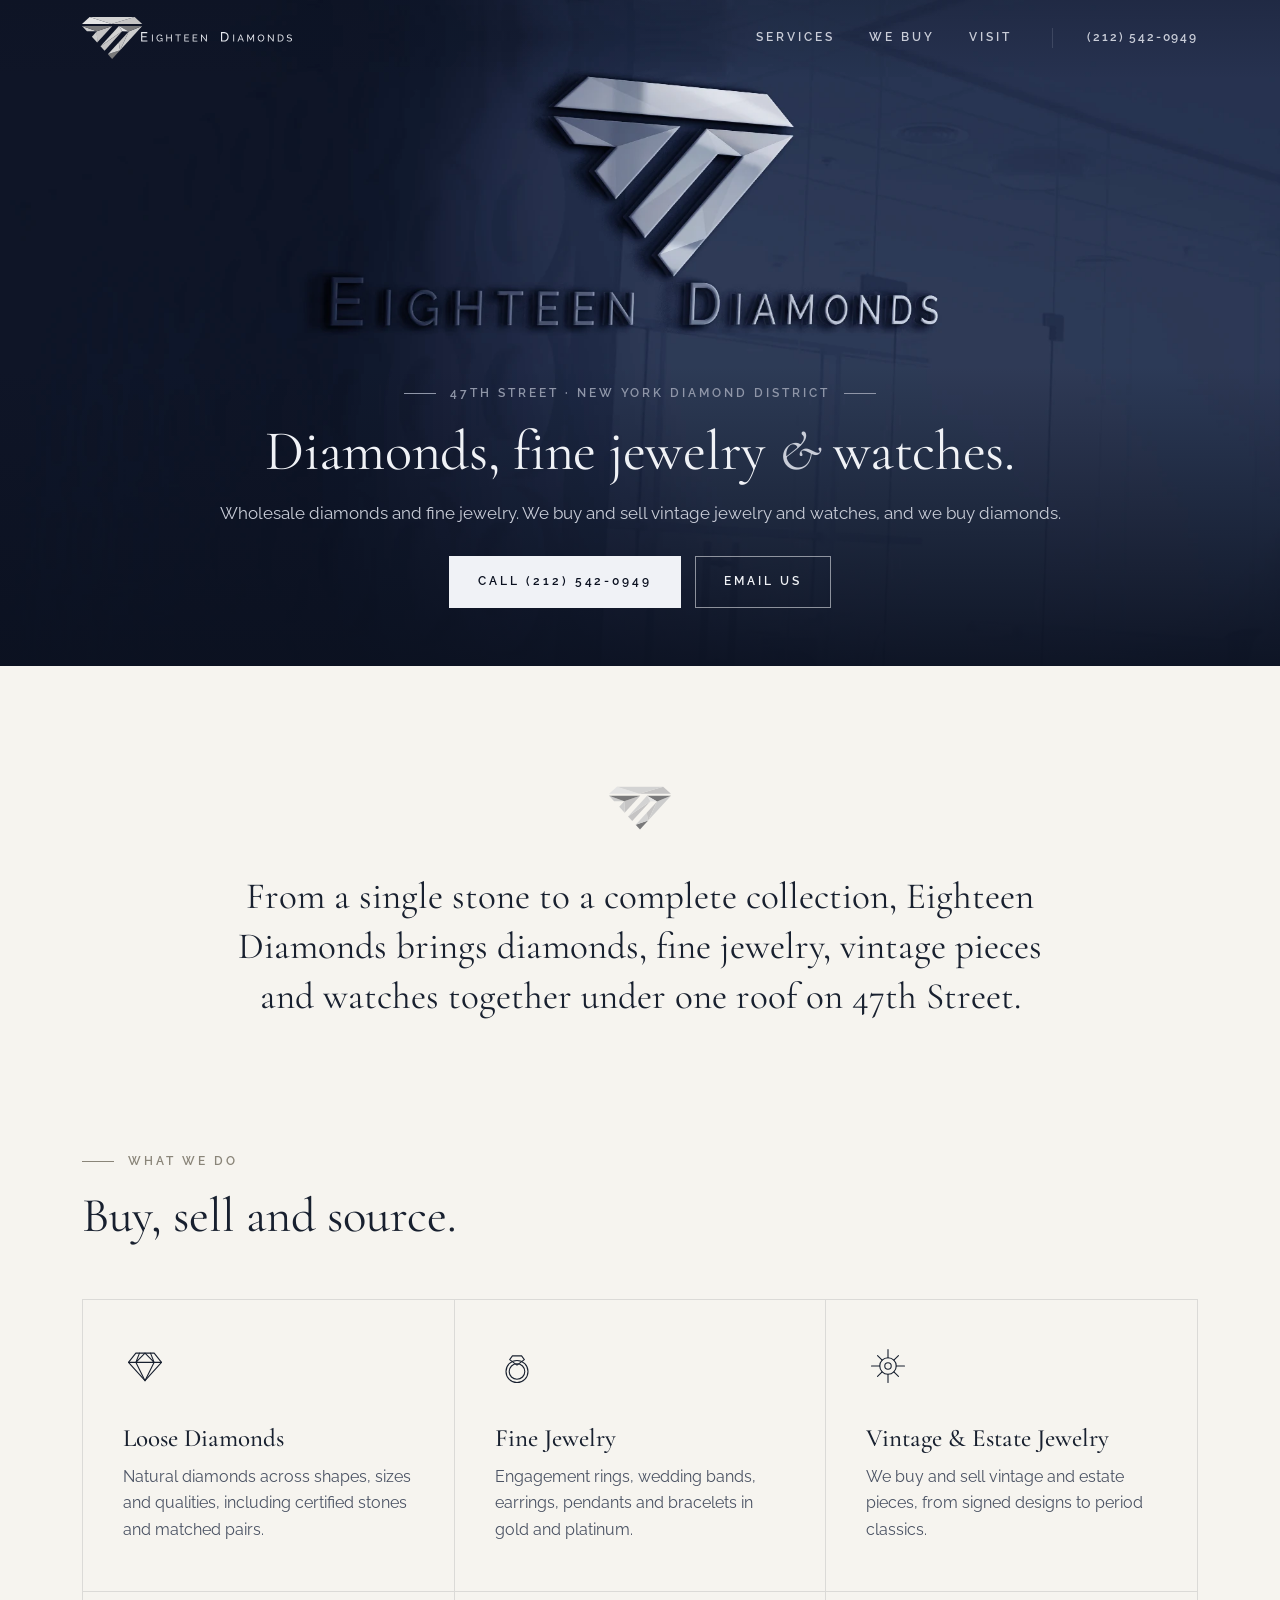
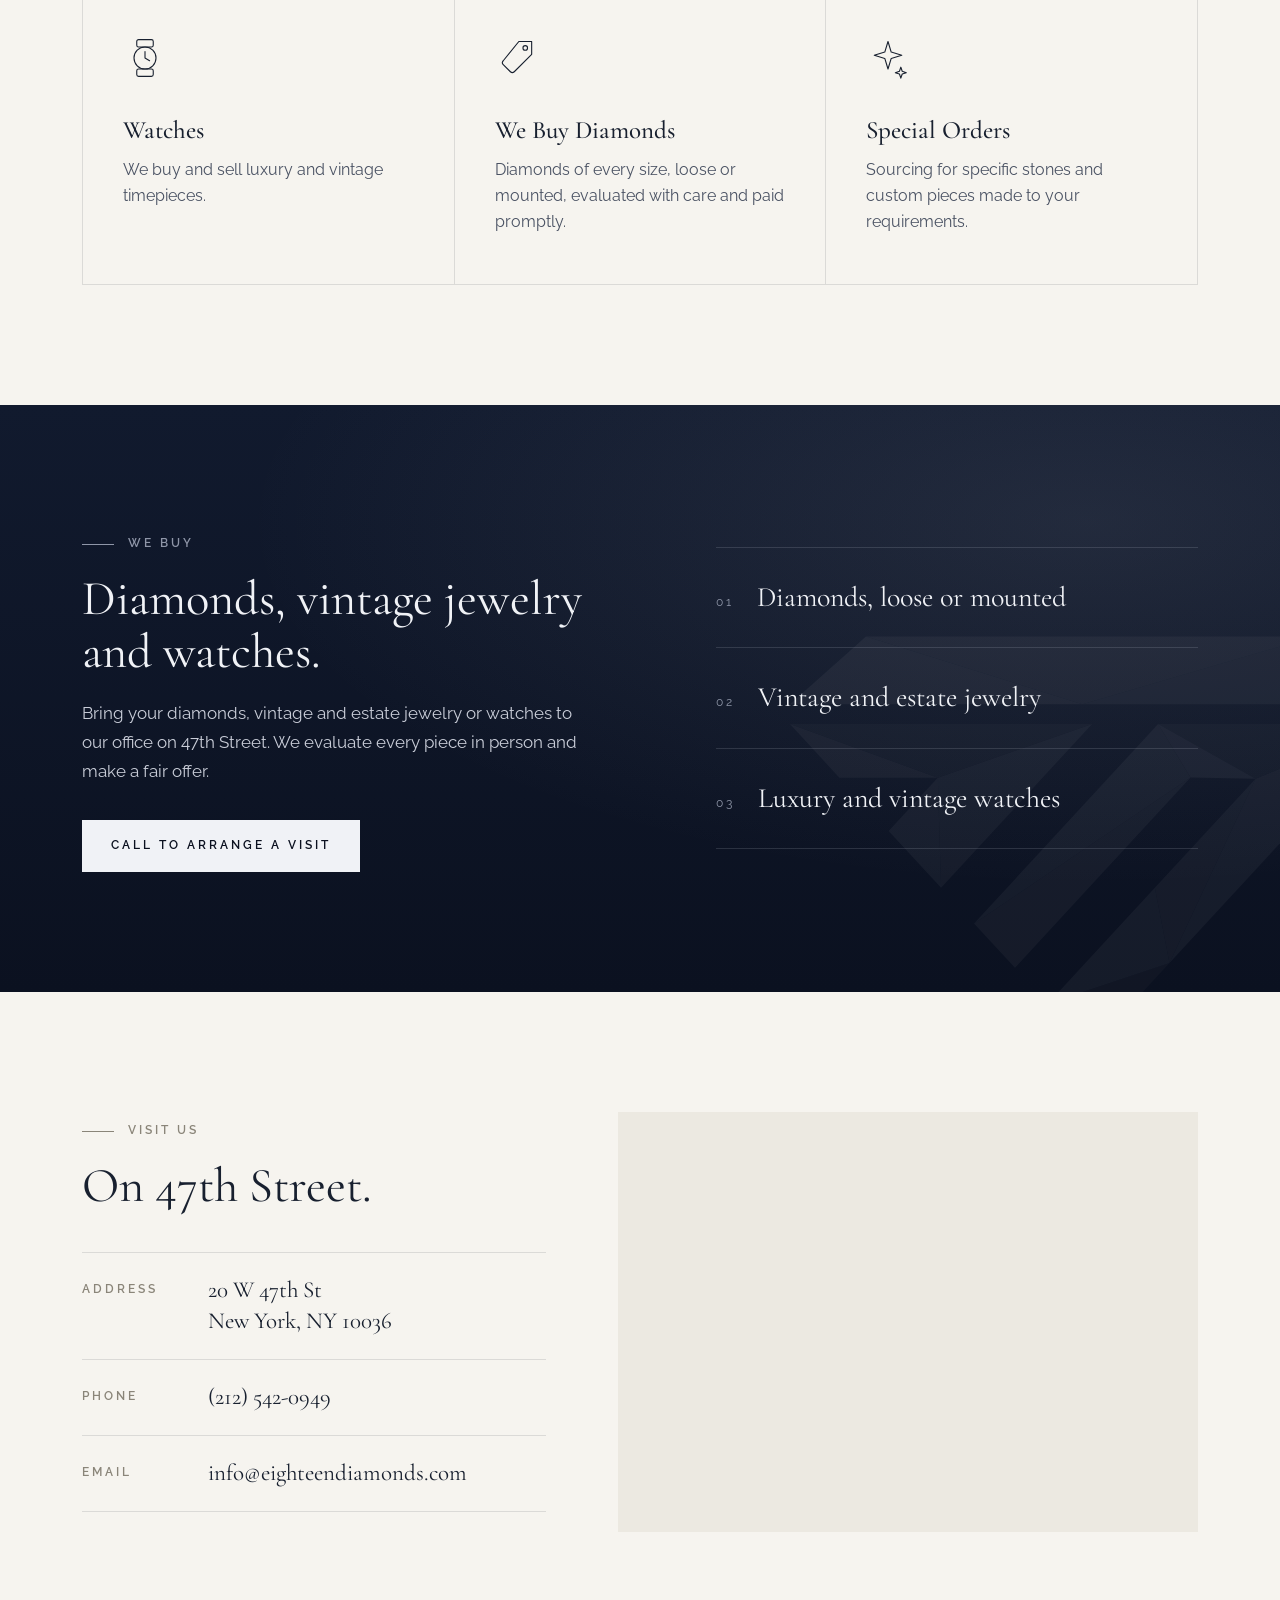
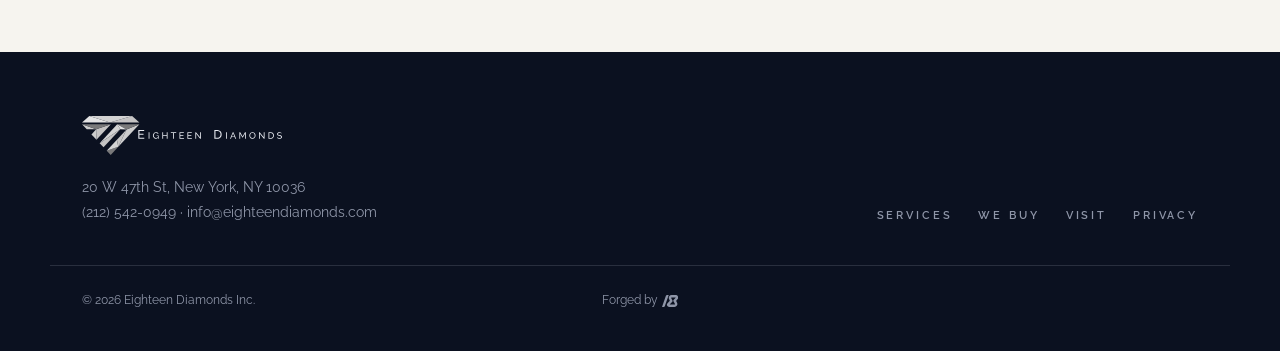
==== commit 156c9599: "Add Forged by credit to footer, remove band above hero photo" ====
--- a/index.html
+++ b/index.html
@@ -238,8 +238,14 @@
             <a href="#visit">Visit</a>
             <a href="/privacy">Privacy</a>
           </nav>
-          <span>&copy; <span id="year">2026</span> Eighteen Diamonds Inc.</span>
-        </div>
+        </div>
+      </div>
+      <div class="wrap footer-bottom">
+        <span>&copy; <span id="year">2026</span> Eighteen Diamonds Inc.</span>
+        <a class="forged" href="https://18forge.com" aria-label="Forged by 18 Forge"
+            >Forged by<svg viewBox="0 0 135.15 100" fill="currentColor" aria-hidden="true" focusable="false"><path fill-rule="evenodd" d="M56.08 0.4A0.3 0.3 0 0 0 55.8 0L42.51 0A10.48 10.48 0 0 0 32.63 6.99L0.02 99.55A0.34 0.34 0 0 0 0.34 100L13.81 100A10.8 10.8 0 0 0 24.01 92.74ZM118.34 50.49A2.63 2.63 0 0 1 118.64 47.64L130.62 32.92A20.18 20.18 0 0 0 114.97 0L80.55 0A24.06 24.06 0 0 0 58.73 34.2L64.38 46.34A3.28 3.28 0 0 1 63.75 50.02L46.31 67.89A18.91 18.91 0 0 0 59.85 100L103.98 100A24.27 24.27 0 0 0 125.59 64.67ZM64.37 79.85A0.74 0.74 0 0 1 63.83 78.61L85.79 55.45A8.97 8.97 0 0 0 87.22 45.09L77.42 26.53A4.42 4.42 0 0 1 81.33 20.05L112.63 20.05A1.18 1.18 0 0 1 113.54 21.99L96.52 42.44A8.62 8.62 0 0 0 95.58 52.09L107.3 73.51A4.29 4.29 0 0 1 103.54 79.85Z" /></svg
+          ></a>
+        <span aria-hidden="true"></span>
       </div>
     </footer>
 
--- a/assets/styles.css
+++ b/assets/styles.css
@@ -15,6 +15,7 @@
   --sans: "Raleway", "Helvetica Neue", Arial, sans-serif;
   --wrap: 1180px;
   --ease: cubic-bezier(0.22, 0.61, 0.36, 1);
+  --color-18forge: #f37021;
 }
 
 *,
@@ -212,14 +213,28 @@
   letter-spacing: 0.16em;
 }
 
-/* Hero: landscape screens show the wall sign in the upper part, copy below it */
+/* Hero: the wall sign sits centered at the top of the photo, copy is centered below it */
 .hero {
+  --hero-top: 36px;
+  --hero-size: cover;
   position: relative;
   display: flex;
   align-items: flex-end;
-  height: clamp(560px, 50vw, 820px);
-  background: var(--navy-900) url("hero.webp") 50% 62% / cover no-repeat;
+  height: clamp(600px, 52vw, 860px);
+  background: var(--navy-900) url("hero.webp") 50% var(--hero-top) / var(--hero-size) no-repeat;
   overflow: hidden;
+  text-align: center;
+}
+
+/* The photo starts --hero-top down to leave room for the header; that strip shows a mirrored
+   copy of the top of the wall, so there is no band above the photo */
+.hero::before {
+  content: "";
+  position: absolute;
+  inset: 0 0 auto 0;
+  height: var(--hero-top);
+  background: url("hero.webp") 50% 0 / var(--hero-size) no-repeat;
+  transform: scaleY(-1);
 }
 
 .hero::after {
@@ -227,8 +242,8 @@
   position: absolute;
   inset: 0;
   background:
-    linear-gradient(180deg, rgba(11, 17, 32, 0.6) 0%, rgba(11, 17, 32, 0) 18%),
-    linear-gradient(0deg, rgba(11, 17, 32, 0.97) 0%, rgba(11, 17, 32, 0.6) 32%, rgba(11, 17, 32, 0) 52%);
+    linear-gradient(180deg, rgba(11, 17, 32, 0.25) 0%, rgba(11, 17, 32, 0) 12%),
+    linear-gradient(0deg, rgba(11, 17, 32, 0.9) 0%, rgba(11, 17, 32, 0.3) 30%, rgba(11, 17, 32, 0) 45%);
 }
 
 .hero .wrap {
@@ -237,9 +252,20 @@
   padding-bottom: clamp(32px, 4.5vw, 64px);
 }
 
+.hero .eyebrow::after {
+  content: "";
+  width: 32px;
+  height: 1px;
+  background: currentColor;
+}
+
+.hero .actions {
+  justify-content: center;
+}
+
 .hero .lede {
-  max-width: 62ch;
-  margin: 16px 0 28px;
+  max-width: 900px;
+  margin: 16px auto 28px;
   font-size: 17px;
   color: var(--silver-300);
 }
@@ -525,6 +551,36 @@
   color: var(--silver-100);
 }
 
+.footer-bottom {
+  display: grid;
+  grid-template-columns: 1fr auto 1fr;
+  align-items: center;
+  gap: 16px;
+  margin-top: 40px;
+  padding-top: 24px;
+  border-top: 1px solid var(--line-dark);
+  font-size: 12px;
+}
+
+.forged {
+  display: inline-flex;
+  align-items: center;
+  gap: 0.35em;
+  white-space: nowrap;
+  text-decoration: none;
+  transition: color 0.2s;
+}
+
+.forged svg {
+  height: 1em;
+  width: auto;
+}
+
+.forged:hover,
+.forged:focus-visible {
+  color: var(--color-18forge);
+}
+
 /* Legal page */
 .legal {
   padding: 96px 0 120px;
@@ -585,18 +641,18 @@
   .hero {
     display: block;
     height: auto;
-    padding-top: calc(56px + 68vw);
-    background-size: 160% auto;
-    background-position: 50% 48px;
+    padding-top: calc(72px + 36vw);
+    --hero-top: 56px;
+    --hero-size: 140% auto;
   }
 
   .hero::after {
     background: linear-gradient(
       180deg,
-      rgba(11, 17, 32, 0.6) 0,
-      rgba(11, 17, 32, 0) 90px,
-      rgba(11, 17, 32, 0) calc(48px + 52vw),
-      var(--navy-950) calc(48px + 92vw)
+      rgba(11, 17, 32, 0.25) 0,
+      rgba(11, 17, 32, 0) 70px,
+      rgba(11, 17, 32, 0) calc(56px + 50vw),
+      var(--navy-950) calc(56px + 105vw)
     );
   }
 
@@ -683,6 +739,16 @@
     align-items: flex-start;
   }
 
+  .footer-bottom {
+    grid-template-columns: 1fr;
+    justify-items: center;
+    text-align: center;
+  }
+
+  .footer-bottom > span[aria-hidden] {
+    display: none;
+  }
+
   .actions .btn {
     flex: 1 1 100%;
   }
@@ -692,7 +758,8 @@
     letter-spacing: 0.18em;
   }
 
-  .hero .eyebrow::before {
+  .hero .eyebrow::before,
+  .hero .eyebrow::after {
     display: none;
   }
 }
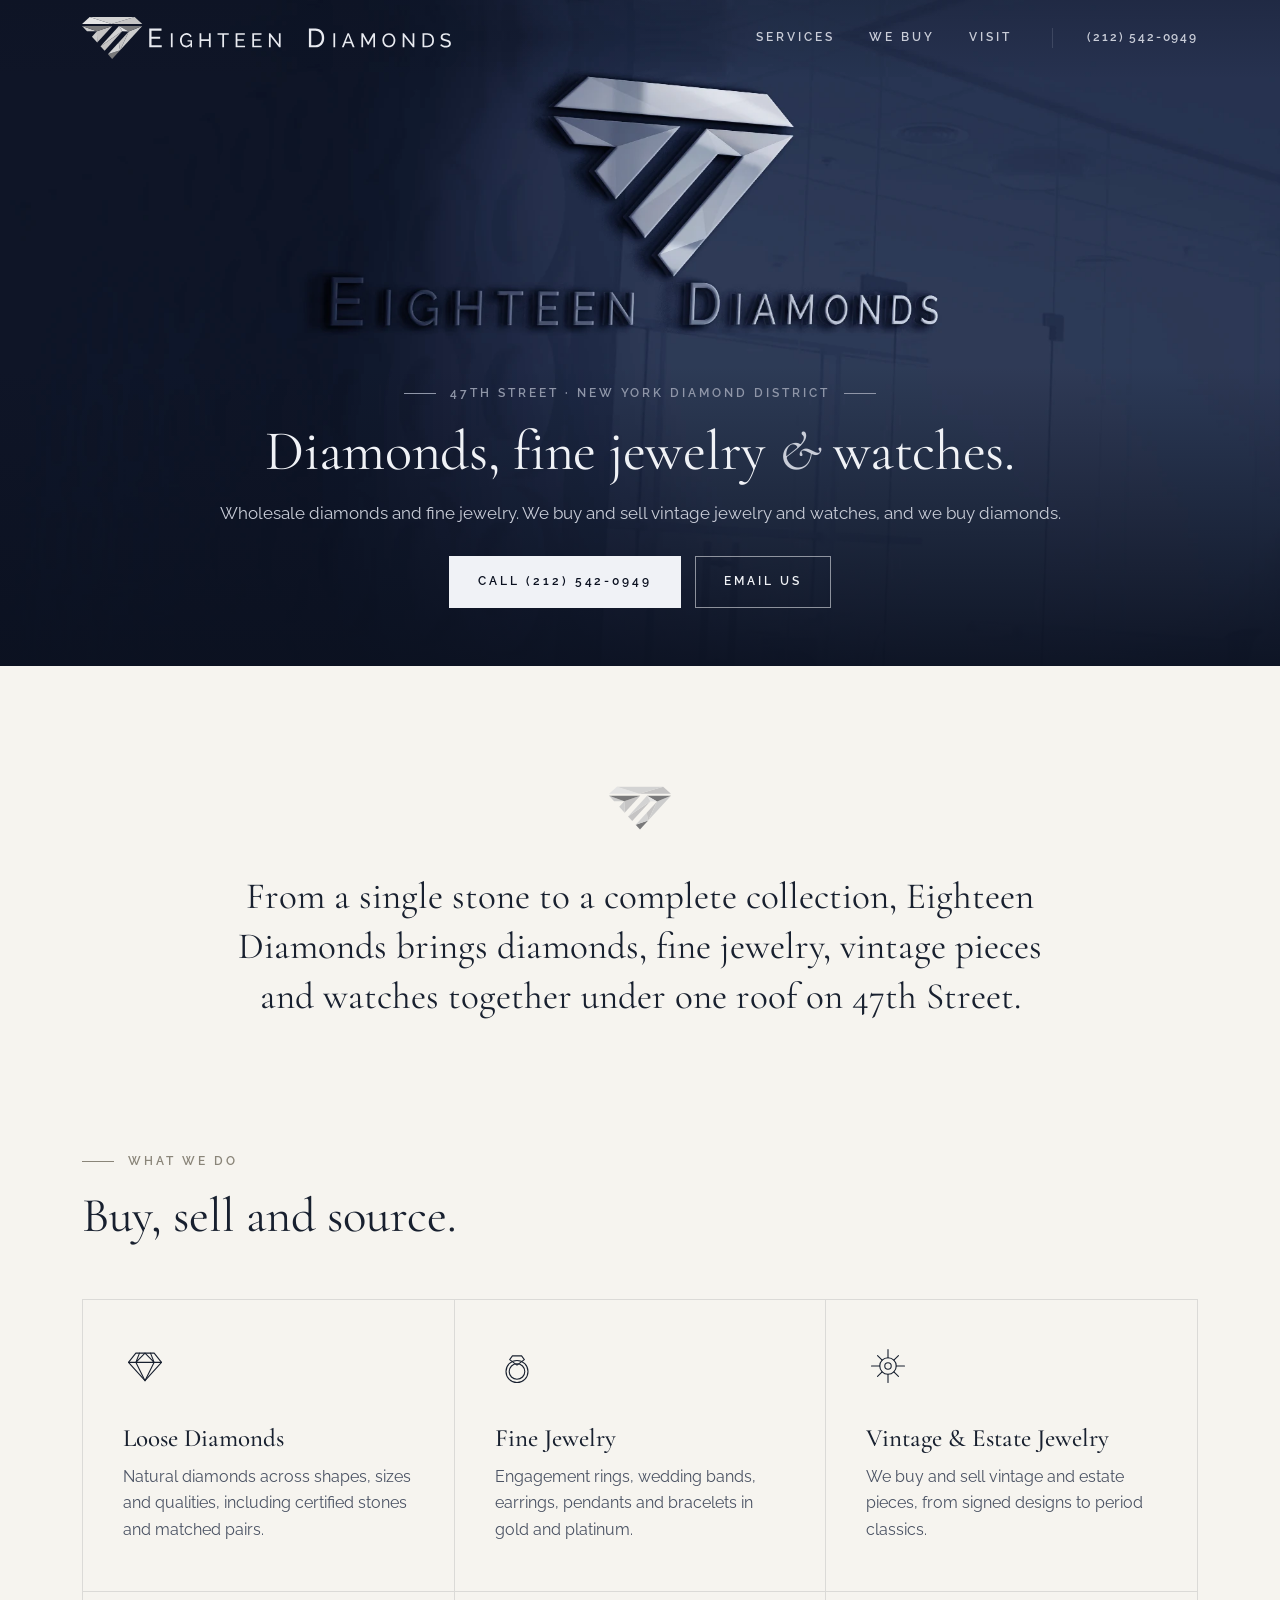
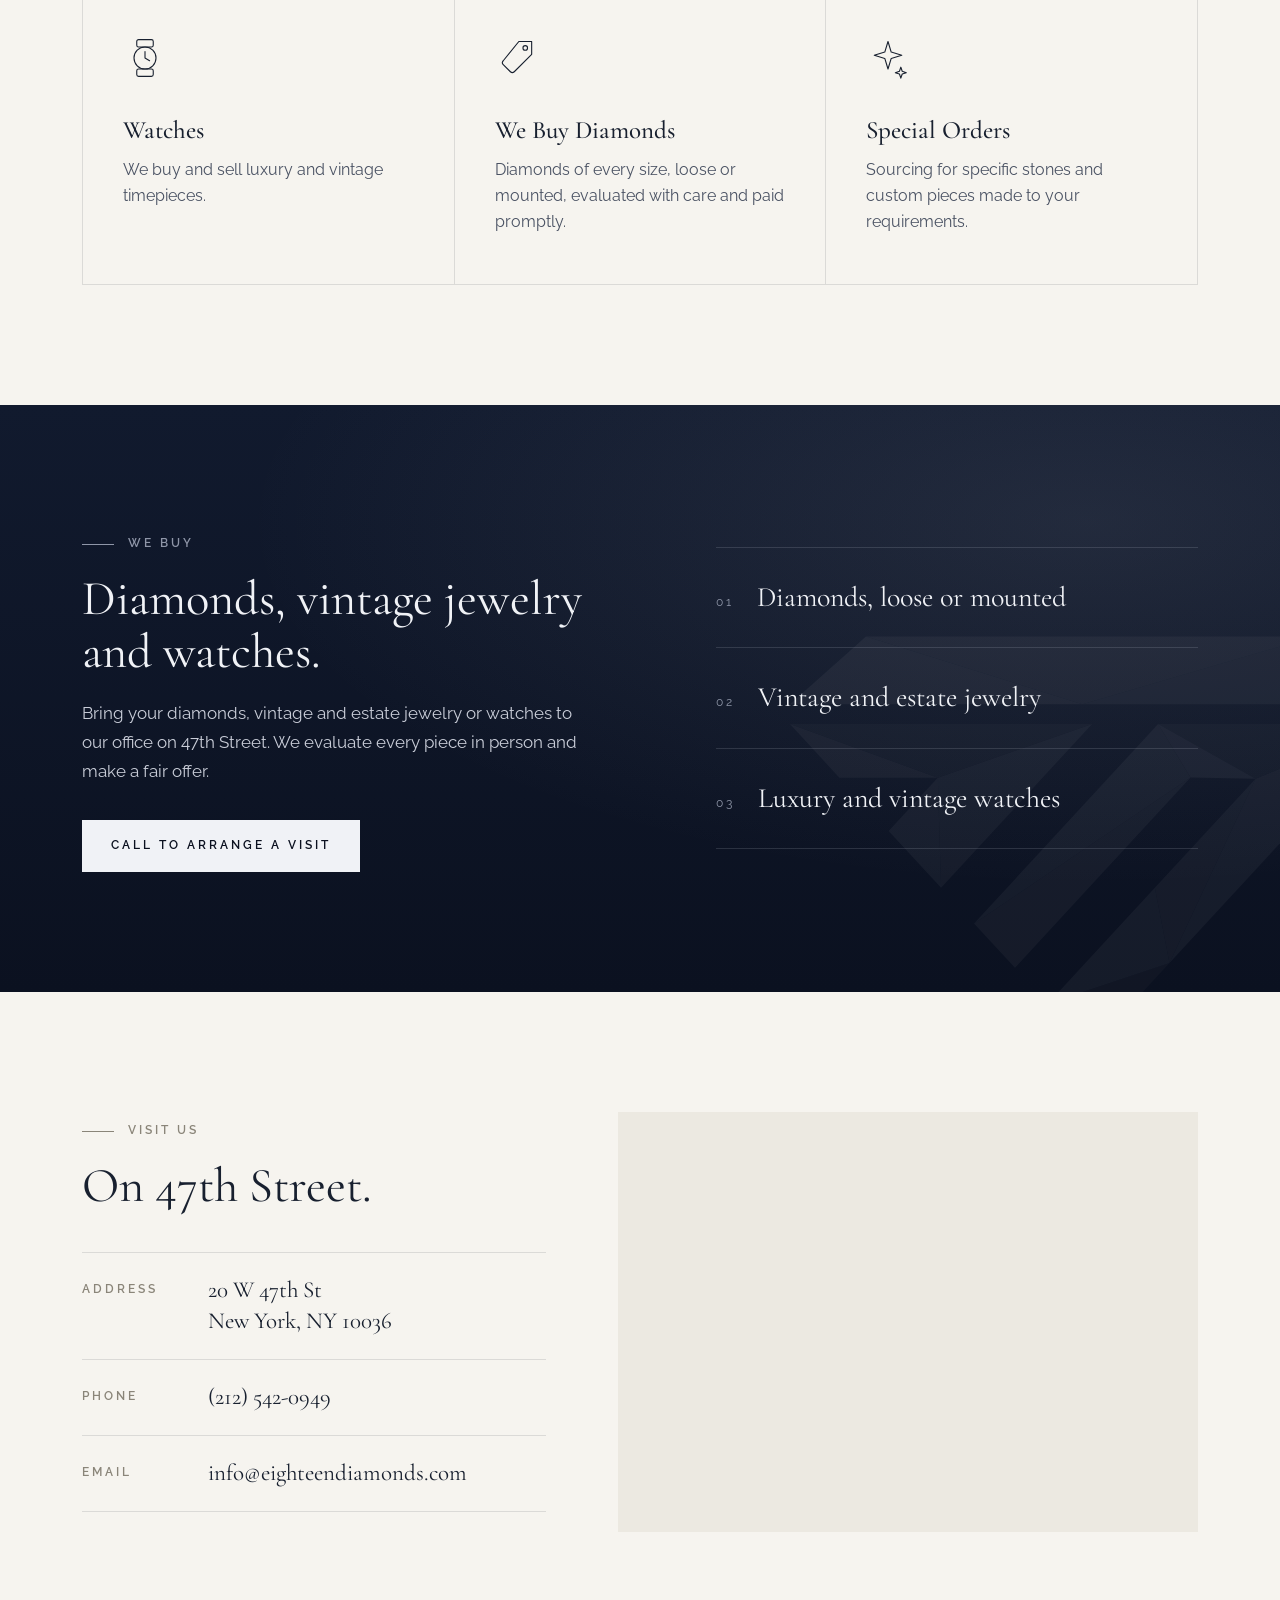
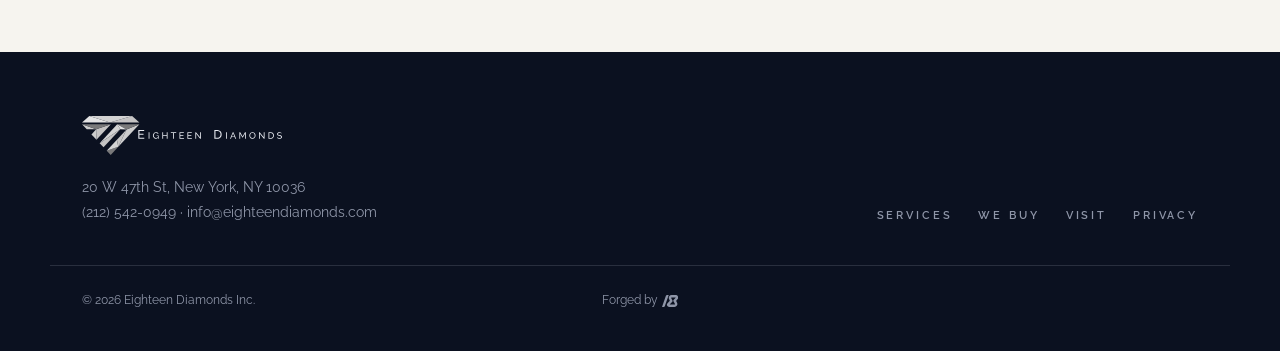
==== commit 8ea03e5c: "Header logo: wording twice as large, more space from the diamond" ====
--- a/index.html
+++ b/index.html
@@ -52,7 +52,7 @@
     <header class="site-header" id="top">
       <div class="wrap">
         <a class="brand" href="/" aria-label="Eighteen Diamonds home">
-          <img src="/assets/logo-light.svg" alt="Eighteen Diamonds" width="230" height="45" />
+          <img src="/assets/logo-header.svg" alt="Eighteen Diamonds" width="369" height="41" />
         </a>
         <nav class="nav" aria-label="Main">
           <a href="#services">Services</a>
--- a/assets/styles.css
+++ b/assets/styles.css
@@ -187,7 +187,7 @@
 }
 
 .brand img {
-  width: 210px;
+  width: 369px;
   height: auto;
 }
 
@@ -198,6 +198,7 @@
 
 .nav a,
 .header-phone {
+  white-space: nowrap;
   color: var(--silver-300);
   transition: color 0.2s;
 }
@@ -638,19 +639,32 @@
 /* Responsive */
 @media (max-aspect-ratio: 5/4) {
   /* Portrait screens: whole wall sign at the top, copy below it */
+  /* Fills the screen so the next (ivory) section does not show on first load; the copy sits at
+     the bottom */
   .hero {
-    display: block;
+    display: flex;
+    flex-direction: column;
+    justify-content: flex-end;
     height: auto;
+    min-height: 100vh;
+    min-height: 100svh;
     padding-top: calc(72px + 36vw);
     --hero-top: 56px;
     --hero-size: 140% auto;
   }
 
+  /* No mirrored strip here: at this scale it shows a flipped copy of the sign. The strip is plain
+     navy and the top of the photo fades into it */
+  .hero::before {
+    display: none;
+  }
+
   .hero::after {
     background: linear-gradient(
       180deg,
-      rgba(11, 17, 32, 0.25) 0,
-      rgba(11, 17, 32, 0) 70px,
+      var(--navy-900) 0,
+      var(--navy-900) var(--hero-top),
+      rgba(17, 26, 46, 0) calc(var(--hero-top) + 28px),
       rgba(11, 17, 32, 0) calc(56px + 50vw),
       var(--navy-950) calc(56px + 105vw)
     );
@@ -697,7 +711,12 @@
   }
 
   .brand img {
-    width: 168px;
+    width: 214px;
+  }
+
+  .header-phone {
+    white-space: nowrap;
+    letter-spacing: 0.06em;
   }
 
   .header-phone {
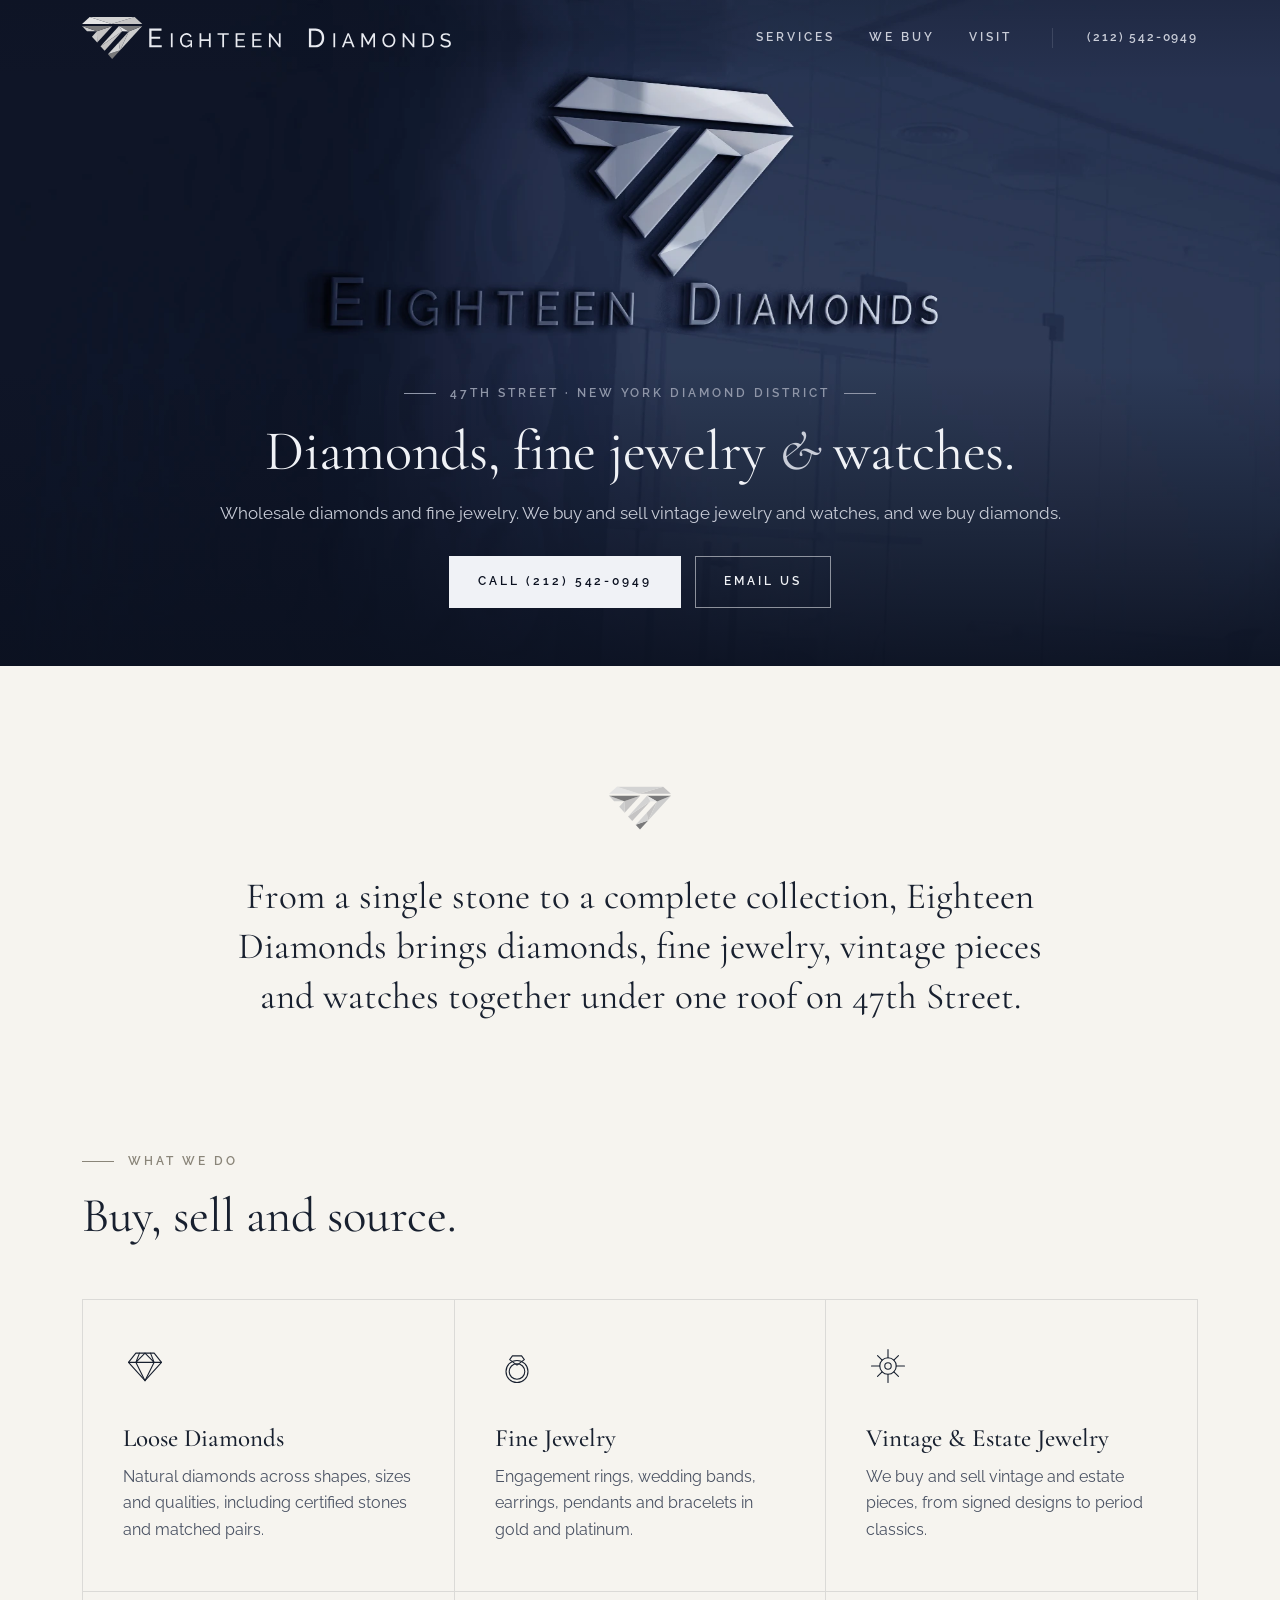
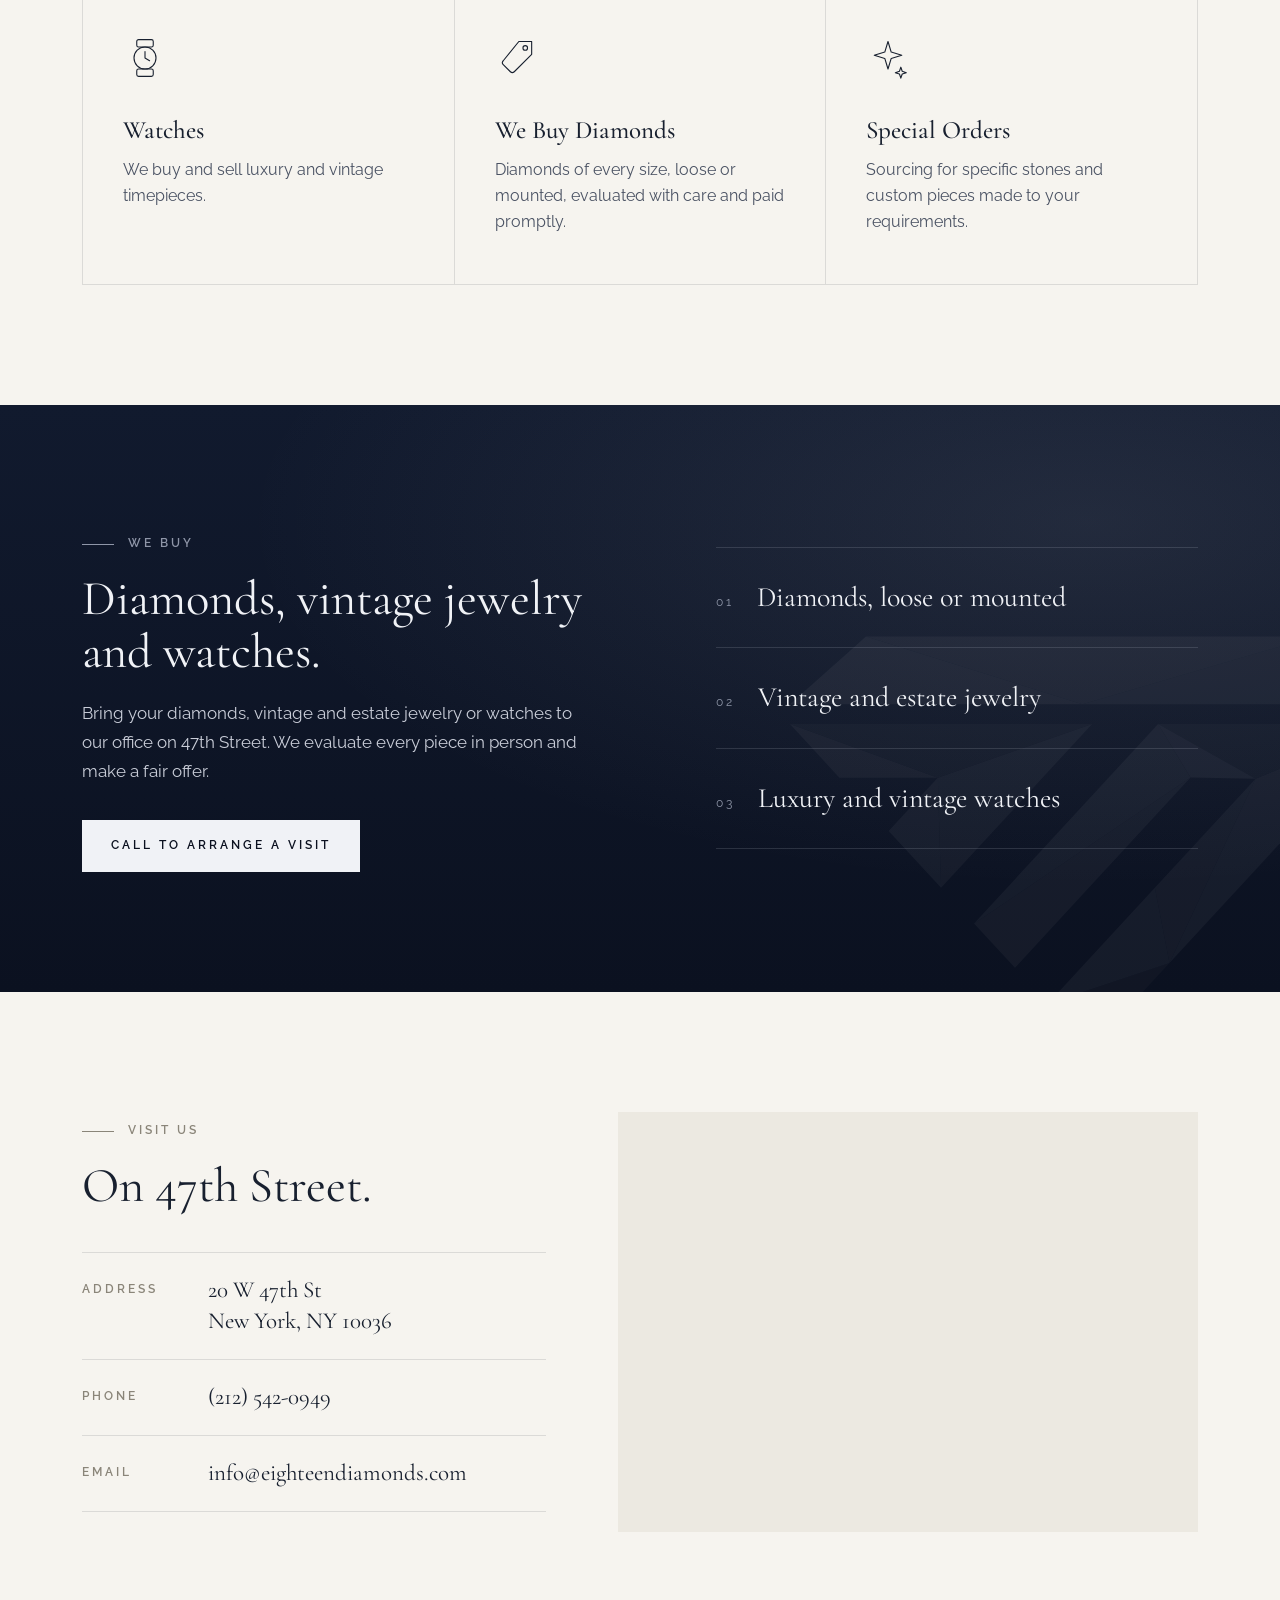
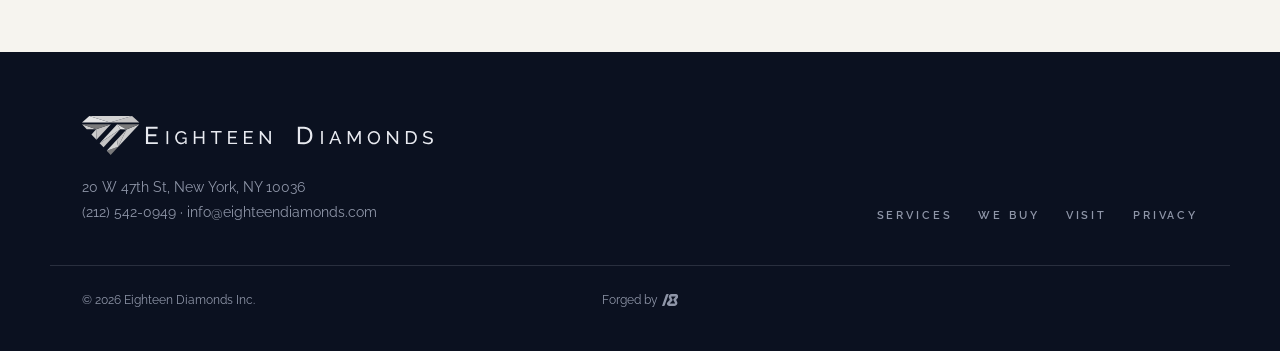
==== commit d78e1a55: "Footer logo: same larger wording as the header" ====
--- a/index.html
+++ b/index.html
@@ -224,7 +224,7 @@
     <footer class="site-footer">
       <div class="wrap footer-inner">
         <div>
-          <img src="/assets/logo-light.svg" alt="Eighteen Diamonds" width="200" height="39" />
+          <img src="/assets/logo-header.svg" alt="Eighteen Diamonds" width="351" height="39" />
           <p class="footer-address">
             20 W 47th St, New York, NY 10036<br />
             <a href="tel:+12125420949">(212) 542-0949</a> &middot;
--- a/assets/styles.css
+++ b/assets/styles.css
@@ -513,7 +513,8 @@
 }
 
 .footer-inner img {
-  width: 200px;
+  width: 351px;
+  max-width: 100%;
   height: auto;
 }
 
